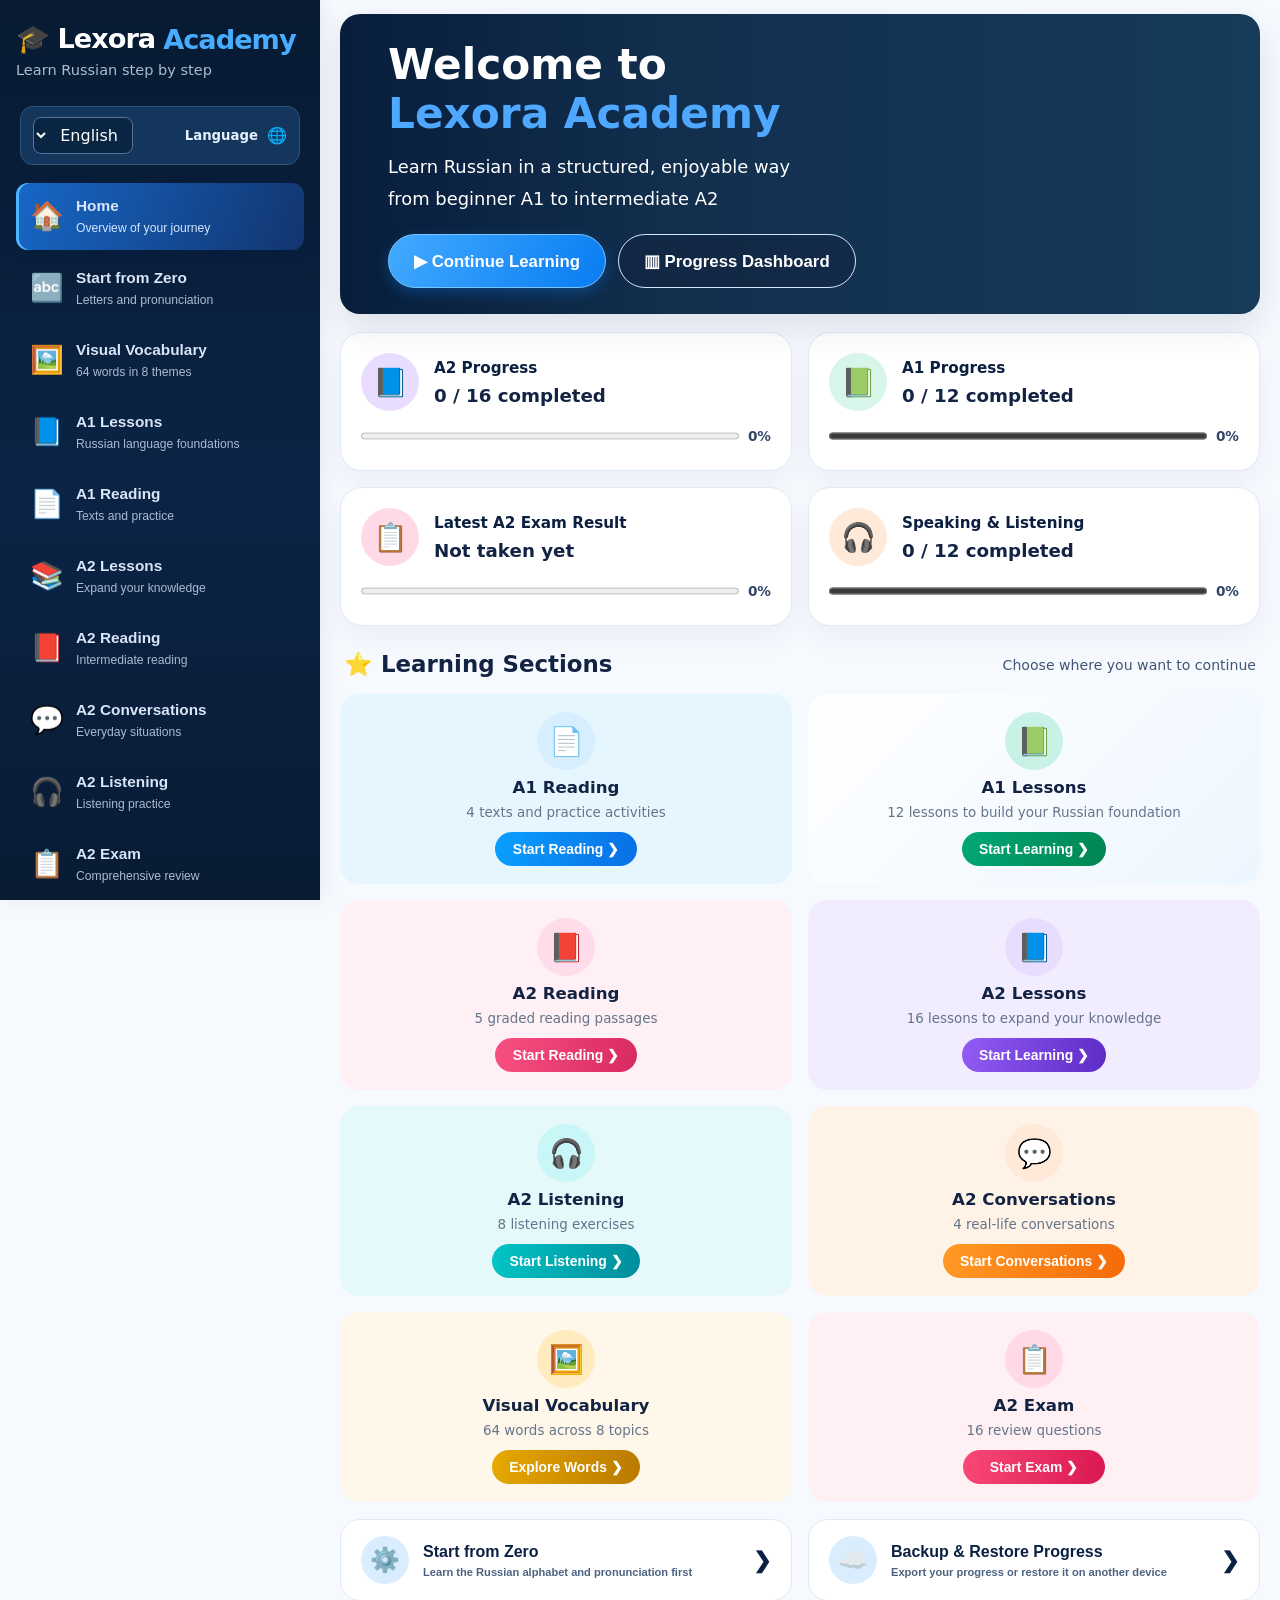
==== index.html @ 1842862f "Load alphabet neural audio manifest when published" ====
<!doctype html>
<html lang="ar" dir="rtl"><head><meta charset="utf-8"><meta name="viewport" content="width=device-width,initial-scale=1"><meta name="theme-color" content="#081c37"><title>Lexora Academy | Russian A1 & A2</title><link rel="stylesheet" href="styles/academy.css?v=8"></head>
<body><header><h1>LEXORA <span style="color:white">ACADEMY</span></h1><small>الروسية • المستويان A1 وA2 • تعلم وتدرب واستمع</small></header><div class="layout"><aside><div class="brand">🎓 Lexora <span>Academy</span></div><p class="brand-caption">تعلم الروسية خطوة بخطوة</p><button id="homeTab" type="button"><span class="menu-ico">🏠</span> الرئيسية</button><button id="vocabTab" type="button">🖼️ Visual Vocabulary</button><button id="alphabetTab" type="button"><span class="menu-ico">🔤</span> البداية من الصفر</button><h2>دروس المستوى الحالي</h2><progress id="progress" value="0" max="12"></progress><p id="summary"></p><nav id="nav"></nav><hr><button id="dashboardTab" type="button"><span class="menu-ico">📊</span> لوحة التقدم</button><button id="backupTab" type="button">💾 نسخ واستعادة التقدم</button><button id="readingTab" type="button">📖 مختبر القراءة A1</button><button id="lessonsTab" type="button">📚 دروس A1</button><button id="a2Tab" type="button">🚀 دروس A2</button><button id="a2ReadingTab" type="button">📖 قراءة A2</button><button id="a2DialoguesTab" type="button">💬 محادثات A2</button><button id="a2ExamTab" type="button">📝 اختبار A2</button><button id="a2ListeningTab" type="button">🎧 استماع A2</button></aside><main id="lesson"></main></div>
<script src="neural-audio.js"></script><script src="alphabet-neural-audio.js" onerror="window.LEXORA_ALPHABET_AUDIO={}"></script><script src="a2-neural-audio.js"></script><script src="curriculum/a1-notes.js"></script><script src="curriculum/a1-english.js"></script><script src="curriculum/a1-alphabet.js"></script><script src="curriculum/visual-vocabulary.js"></script><script src="curriculum/a1-reading.js"></script><script src="curriculum/a2-lessons.js"></script><script src="curriculum/a2-reading.js"></script><script src="curriculum/a2-dialogues.js"></script><script src="curriculum/a2-exam.js"></script><script src="curriculum/a2-listening.js"></script><script>
const lessons=[
["التحية والتعارف","Привет!","مرحبًا!","Здравствуйте!","أهلًا (رسميًا)","اختر التحية الرسمية","Здравствуйте!","Привет!"],
["الأسماء والتقديم","Меня зовут Анна.","اسمي آنا","Как вас зовут?","ما اسم حضرتك؟","كيف تقول: اسمي آنا؟","Меня зовут Анна.","До свидания."],
["الشكر والاعتذار","Спасибо!","شكرًا!","Извините.","اعذرني / آسف","ما معنى شكرًا؟","Спасибо!","Извините."],
["نعم ولا","Да.","نعم","Нет.","لا","ما معنى لا؟","Нет.","Да."],
["الضمائر","Я студент.","أنا طالب","Вы инженер.","حضرتك مهندس","أي ضمير يعني أنا؟","Я","Вы"],
["البلدان واللغات","Я из Египта.","أنا من مصر","Я говорю по-русски.","أنا أتحدث الروسية","كيف تقول: أنا من مصر؟","Я из Египта.","Я из России."],
["الأرقام الأساسية","Один, два, три.","واحد، اثنان، ثلاثة","Десять.","عشرة","ما معنى عشرة؟","Десять.","Один."],
["الأسئلة البسيطة","Где метро?","أين المترو؟","Что это?","ما هذا؟","كيف تسأل أين المترو؟","Где метро?","Что это?"],
["العائلة","Это моя мама.","هذه أمي","Это мой брат.","هذا أخي","ما معنى هذا أخي؟","Это мой брат.","Это моя мама."],
["الطعام والطلب","Я хочу чай.","أريد شايًا","Можно воду?","هل يمكن ماء؟","كيف تطلب الشاي؟","Я хочу чай.","Я хочу кофе."],
["الوقت واليوم","Сегодня понедельник.","اليوم الاثنين","Сейчас два часа.","الساعة الآن الثانية","ما معنى اليوم؟","Сегодня","Вчера"],
["التسوق والسعر","Сколько это стоит?","بكم هذا؟","Это дорого.","هذا غالٍ","كيف تسأل عن السعر؟","Сколько это стоит?","Где метро?"]
];
if(localStorage.getItem("lexoraLanguage")!=="ar" && window.LEXORA_A1_EN){
 lessons.forEach((lesson,i)=>{const en=window.LEXORA_A1_EN[i];if(!en)return;lesson[0]=en[0];lesson[2]=en[1];lesson[4]=en[2];lesson[5]=en[3];window.LEXORA_NOTES[i].explanation=en[4];window.LEXORA_NOTES[i].writingPrompt=en[5]});
}
const nav=document.querySelector("#nav"),main=document.querySelector("#lesson");let readingDone;try{readingDone=new Set(JSON.parse(localStorage.getItem("lexoraA1reading")||"[]"))}catch{readingDone=new Set()};let current=0,done;try{done=new Set(JSON.parse(localStorage.getItem("lexoraA1done")||"[]"))}catch{done=new Set()}
function draw(){nav.innerHTML="";lessons.forEach((l,i)=>{let b=document.createElement("button");b.textContent=(done.has(i)?"✓ ":"")+(i+1)+". "+l[0];b.className=i===current?"active":"";b.onclick=()=>{current=i;draw()};nav.append(b)});document.querySelector("#progress").value=done.size;document.querySelector("#summary").textContent=done.size+(localStorage.getItem("lexoraLanguage")==="ar"?" من 12 درسًا مكتملًا":" of 12 lessons completed");let l=lessons[current];main.innerHTML="<p class=meta>Russian / A1 / Lesson "+(current+1)+"</p><h2>"+l[0]+"</h2><p>"+(localStorage.getItem("lexoraLanguage")==="ar"?"اقرأ الأمثلة، افهم الترجمة، ثم حل سؤال المراجعة.":"Read the examples, understand the translation, then answer the review question.")+"</p><section class=example><p class=ru>"+l[1]+"</p><p>"+l[2]+"</p><button id=play1 type=button>"+(localStorage.getItem("lexoraLanguage")==="ar"?"▶ استمع":"▶ Listen")+"</button></section><section class=example><p class=ru>"+l[3]+"</p><p>"+l[4]+"</p><button id=play2 type=button>"+(localStorage.getItem("lexoraLanguage")==="ar"?"▶ استمع":"▶ Listen")+"</button></section><h3>"+(localStorage.getItem("lexoraLanguage")==="ar"?"شرح الدرس":"Lesson explanation")+"</h3><p>"+window.LEXORA_NOTES[current].explanation+"</p><h3>"+l[5]+"</h3><div id=answers></div><p id=feedback aria-live=polite></p><h3>"+(localStorage.getItem("lexoraLanguage")==="ar"?"تدريب الكتابة":"Writing practice")+"</h3><p>"+window.LEXORA_NOTES[current].writingPrompt+"</p><input id=writing dir=ltr autocomplete=off placeholder='"+(localStorage.getItem("lexoraLanguage")==="ar"?"اكتب بالروسية هنا":"Type in Russian here")+"'><button id=checkWriting type=button style='margin-top:8px'>"+(localStorage.getItem("lexoraLanguage")==="ar"?"تصحيح الكتابة":"Check writing")+"</button><p id=writingFeedback aria-live=polite></p><p class=meta>"+(localStorage.getItem("lexoraLanguage")==="ar"?"التسجيلات الطبيعية تعمل بعد توليد ورفع MP3. لا نستخدم صوت المتصفح الروبوتي.":"Natural recordings are provided as MP3. Browser-generated robotic voices are not used.")+"</p>";const play=(phrase)=>{const url=window.LEXORA_AUDIO?.[phrase];if(!url){main.querySelector("#feedback").textContent=(localStorage.getItem("lexoraLanguage")==="ar"?"التسجيل الطبيعي غير مرفوع بعد لهذه الجملة.":"Natural recording is not available for this sentence yet.");return;}new Audio(url).play().catch(()=>{main.querySelector("#feedback").textContent=(localStorage.getItem("lexoraLanguage")==="ar"?"تعذّر تشغيل الملف الصوتي.":"Could not play the audio file.");});};main.querySelector("#play1").onclick=()=>play(l[1]);main.querySelector("#play2").onclick=()=>play(l[3]);main.querySelector("#checkWriting").onclick=()=>{const normalize=t=>t.trim().toLocaleLowerCase("ru").replace(/[.!?؟]/g,"").replace(/ё/g,"е").replace(/\s+/g," ");const typed=normalize(main.querySelector("#writing").value),expected=normalize(window.LEXORA_NOTES[current].writingAnswer);const ok=typed===expected;const el=main.querySelector("#writingFeedback");el.textContent=ok?(localStorage.getItem("lexoraLanguage")==="ar"?"✓ ممتاز! الإجابة صحيحة.":"✓ Excellent! Correct answer."):(localStorage.getItem("lexoraLanguage")==="ar"?"الإجابة النموذجية: ":"Correct answer: ")+window.LEXORA_NOTES[current].writingAnswer;el.className=ok?"ok":"bad";};const ans=main.querySelector("#answers"),correct=l[6],wrong=l[7];[correct,wrong].sort(()=>Math.random()-.5).forEach(v=>{let b=document.createElement("button");b.textContent=v;b.style.margin="5px";b.onclick=()=>{let good=v===correct;main.querySelector("#feedback").textContent=good?(localStorage.getItem("lexoraLanguage")==="ar"?"✓ إجابة صحيحة. تم حفظ الإنجاز.":"✓ Correct! Progress saved."):(localStorage.getItem("lexoraLanguage")==="ar"?"✗ جرّب تاني. راجع الأمثلة فوق.":"✗ Try again. Review the examples above.");main.querySelector("#feedback").className=good?"ok":"bad";if(good){done.add(current);localStorage.setItem("lexoraA1done",JSON.stringify([...done]));document.querySelector("#progress").value=done.size;document.querySelector("#summary").textContent=done.size+" من 12 درسًا مكتملًا"}};ans.append(b)})}draw();
document.querySelector("#lessonsTab").onclick=()=>draw();
document.querySelector("#a2Tab").onclick=()=>showA2();
document.querySelector("#a2ReadingTab").onclick=()=>showA2Reading();
document.querySelector("#a2DialoguesTab").onclick=()=>showA2Dialogues();
document.querySelector("#a2ExamTab").onclick=()=>showA2Exam();
document.querySelector("#a2ListeningTab").onclick=()=>showA2Listening();
document.querySelector("#dashboardTab").onclick=()=>showDashboard();
document.querySelector("#backupTab").onclick=()=>showBackup();
document.querySelector("#readingTab").onclick=()=>showReading();
function showA2(){nav.innerHTML="";main.innerHTML="<h2>🚀 Russian A2 — المستوى المتوسط المبتدئ</h2><p>اختر درسًا من القائمة لبدء التعلّم.</p>";let completed;try{completed=new Set(JSON.parse(localStorage.getItem("lexoraA2done")||"[]"))}catch{completed=new Set()};const render=i=>{const l=window.LEXORA_A2[i];main.innerHTML="";const meta=document.createElement("p");meta.className="meta";meta.textContent="Russian / A2 / Lesson "+(i+1);main.append(meta);const h=document.createElement("h2");h.textContent=l.title;main.append(h);l.examples.forEach(ex=>{const section=document.createElement("section");section.className="example";const ru=document.createElement("p");ru.className="ru";ru.textContent=ex.ru;const ar=document.createElement("p");ar.textContent=ex.ar;section.append(ru,ar);const listen=document.createElement("button");listen.textContent=""+(localStorage.getItem("lexoraLanguage")==="ar"?"▶ استمع":"▶ Listen")+" بالصوت الطبيعي";listen.onclick=()=>playA2Audio(ex.ru,listen);section.append(listen);main.append(section)});const explanation=document.createElement("p");explanation.textContent=l.explanation;main.append(explanation);const question=document.createElement("h3");question.textContent=l.question;main.append(question);const feedback=document.createElement("p");feedback.setAttribute("aria-live","polite");[l.correct,l.wrong].forEach(answer=>{const b=document.createElement("button");b.textContent=answer;b.style.margin="5px";b.onclick=()=>{const ok=answer===l.correct;feedback.textContent=ok?"✓ إجابة صحيحة":"✗ حاول مجددًا";feedback.className=ok?"ok":"bad";if(ok){completed.add(i);localStorage.setItem("lexoraA2done",JSON.stringify([...completed]));showA2Nav(i)}};main.append(b)});main.append(feedback);const wh=document.createElement("h3");wh.textContent=""+(localStorage.getItem("lexoraLanguage")==="ar"?"تدريب الكتابة":"Writing practice")+"";const prompt=document.createElement("p");prompt.textContent=l.writingPrompt;const input=document.createElement("input");input.id="a2Writing";input.dir="ltr";const check=document.createElement("button");check.id="a2Check";check.textContent=""+(localStorage.getItem("lexoraLanguage")==="ar"?"تصحيح الكتابة":"Check writing")+"";const result=document.createElement("p");result.id="a2Feedback";result.setAttribute("aria-live","polite");check.onclick=()=>{const norm=t=>t.trim().toLocaleLowerCase("ru").replace(/[.!?؟]/g,"").replace(/ё/g,"е").replace(/\s+/g," ");const ok=norm(input.value)===norm(l.writingAnswer);result.textContent=ok?"✓ ممتاز!":(localStorage.getItem("lexoraLanguage")==="ar"?"الإجابة النموذجية: ":"Correct answer: ")+l.writingAnswer;result.className=ok?"ok":"bad"};main.append(wh,prompt,input,check,result)};const showA2Nav=active=>{nav.innerHTML="";window.LEXORA_A2.forEach((l,i)=>{const b=document.createElement("button");b.textContent=(completed.has(i)?"✓ ":"")+(i+1)+". "+l.title;b.className=i===active?"active":"";b.onclick=()=>{showA2Nav(i);render(i)};nav.append(b)})};showA2Nav(0);render(0)}
const LEXORA_PROGRESS_KEYS=["lexoraA1done","lexoraA1reading","lexoraA2done","lexoraA2reading","lexoraA2dialogues","lexoraA2listening","lexoraA2exam"];
function showBackup(){nav.innerHTML="";main.innerHTML="<h2>💾 نسخ واستعادة التقدم</h2><p>البيانات محفوظة محليًا على هذا الجهاز. يمكنك تصدير ملف JSON واستعادته على جهاز آخر. الاستعادة تستبدل تقدم الأقسام الموجودة في الملف بعد تأكيدك.</p>";const exportButton=document.createElement("button");exportButton.id="backupExport";exportButton.textContent="⬇ تصدير نسخة احتياطية";exportButton.onclick=()=>{const data={format:"lexora-progress",version:1,exportedAt:new Date().toISOString(),progress:{}};LEXORA_PROGRESS_KEYS.forEach(key=>{const raw=localStorage.getItem(key);if(raw!==null){try{data.progress[key]=JSON.parse(raw)}catch{}}});const blob=new Blob([JSON.stringify(data,null,2)],{type:"application/json"});const url=URL.createObjectURL(blob);const a=document.createElement("a");a.href=url;a.download="lexora-progress.json";document.body.append(a);a.click();a.remove();setTimeout(()=>URL.revokeObjectURL(url),1000)};const input=document.createElement("input");input.type="file";input.id="backupImport";input.accept=".json,application/json";input.style.marginTop="14px";const restore=document.createElement("button");restore.id="backupRestore";restore.textContent="⬆ استعادة الملف المختار";const feedback=document.createElement("p");feedback.id="backupFeedback";feedback.setAttribute("aria-live","polite");restore.onclick=async()=>{const file=input.files?.[0];if(!file){feedback.textContent="اختر ملف JSON أولًا";return}try{if(file.size>100000){throw Error("الملف كبير جدًا")}const data=JSON.parse(await file.text());if(data?.format!=="lexora-progress"||data.version!==1||!data.progress||typeof data.progress!=="object"||Array.isArray(data.progress))throw Error("صيغة الملف غير مدعومة");const entries=Object.entries(data.progress);if(!entries.length||entries.some(([key,value])=>!LEXORA_PROGRESS_KEYS.includes(key)||!validateLexoraProgress(key,value)))throw Error("بيانات التقدم غير صالحة");if(!confirm("سيتم استبدال تقدم الأقسام الموجودة في الملف على هذا الجهاز. هل تريد المتابعة؟"))return;entries.forEach(([key,value])=>localStorage.setItem(key,JSON.stringify(value)));feedback.textContent="✓ تمت الاستعادة. حدّث الصفحة لرؤية التقدم في جميع الأقسام.";feedback.className="ok"}catch(err){feedback.textContent="تعذر الاستعادة: "+err.message;feedback.className="bad"}};main.append(exportButton,input,restore,feedback)}
function validateLexoraProgress(key,value){if(key==="lexoraA2exam")return value&&typeof value==="object"&&!Array.isArray(value)&&Number.isInteger(value.score)&&value.score>=0&&value.score<=16&&value.total===16;return Array.isArray(value)&&value.length<=1000&&value.every(x=>Number.isInteger(x)&&x>=0&&x<1000)}
function showDashboard(){nav.innerHTML="";main.innerHTML="<h2>📊 لوحة التقدم</h2><p>ملخص التقدم المحفوظ على هذا الجهاز. لا يتم إرسال البيانات إلى خادم.</p><div id=dashboardStats></div>";const groups=[["📚 دروس A1","lexoraA1done",lessons.length],["📖 قراءة A1","lexoraA1reading",window.LEXORA_READING.length],["🚀 دروس A2","lexoraA2done",window.LEXORA_A2.length],["📖 قراءة A2","lexoraA2reading",window.LEXORA_A2_READING.length],["💬 محادثات A2","lexoraA2dialogues",window.LEXORA_A2_DIALOGUES.length],["🎧 استماع A2","lexoraA2listening",window.LEXORA_A2_LISTENING.length]];const container=main.querySelector("#dashboardStats");groups.forEach(([label,key,total])=>{let indices=[];try{const data=JSON.parse(localStorage.getItem(key)||"[]");if(Array.isArray(data))indices=[...new Set(data.filter(x=>Number.isInteger(x)&&x>=0&&x<total))]}catch{}const section=document.createElement("section");section.className="example";const h=document.createElement("h3");h.textContent=label;const p=document.createElement("p");p.textContent=indices.length+" / "+total+" مكتمل";const bar=document.createElement("progress");bar.max=total;bar.value=indices.length;bar.setAttribute("aria-label",label);section.append(h,p,bar);container.append(section)});let exam=null;try{exam=JSON.parse(localStorage.getItem("lexoraA2exam")||"null")}catch{}const section=document.createElement("section");section.className="example";const h=document.createElement("h3");h.textContent="📝 آخر اختبار A2";const p=document.createElement("p");p.textContent=exam&&Number.isFinite(exam.score)&&exam.total===16?"النتيجة: "+exam.score+" / 16 — "+(exam.score>=12?"اجتياز اختبار المراجعة":"يحتاج مراجعة"):"لم يُؤدَّ الاختبار بعد";section.append(h,p);container.append(section)}
function showA2Listening(){nav.innerHTML="";main.innerHTML="<h2>🎧 اختبار الاستماع الروسي — A2</h2><p>شغّل الصوت، ثم اختر المعنى الصحيح. لا تظهر الجملة الروسية إلا إذا طلبت كشفها.</p><div id=a2Listening></div>";let saved;try{saved=new Set(JSON.parse(localStorage.getItem("lexoraA2listening")||"[]"))}catch{saved=new Set()};const holder=main.querySelector("#a2Listening");window.LEXORA_A2_LISTENING.forEach((item,i)=>{const section=document.createElement("section");section.className="example";const h=document.createElement("h3");h.textContent=(saved.has(i)?"✓ ":"")+(i+1)+". "+item.question;const play=document.createElement("button");play.textContent="▶ تشغيل التسجيل";play.onclick=()=>playA2Audio(item.phrase,play);const details=document.createElement("details");const summary=document.createElement("summary");summary.textContent="كشف الجملة الروسية";const ru=document.createElement("p");ru.className="ru";ru.textContent=item.phrase;details.append(summary,ru);section.append(h,play,details);const feedback=document.createElement("p");feedback.setAttribute("aria-live","polite");item.choices.forEach((choice,j)=>{const b=document.createElement("button");b.textContent=choice;b.style.margin="5px";b.onclick=()=>{const ok=j===item.correct;feedback.textContent=ok?"✓ فهم صحيح":"✗ حاول الاستماع مرة أخرى";feedback.className=ok?"ok":"bad";if(ok){saved.add(i);localStorage.setItem("lexoraA2listening",JSON.stringify([...saved]));h.textContent="✓ "+(i+1)+". "+item.question}};section.append(b)});section.append(feedback);holder.append(section)})}
function playA2Audio(phrase,button){const url=window.LEXORA_A2_AUDIO?.[phrase];if(!url){button.textContent="التسجيل الطبيعي قيد التجهيز";return}const audio=new Audio(url);audio.play().catch(()=>{button.textContent="تعذر تشغيل التسجيل"});}
function showA2Exam(){nav.innerHTML="";main.innerHTML="<h2>📝 اختبار مراجعة A2</h2><p>16 سؤالًا للمراجعة. نتيجة 12/16 أو أكثر تعني اجتياز هذا الاختبار التدريبي، وليست شهادة CEFR.</p><div id=a2Exam></div>";const holder=main.querySelector("#a2Exam");let answers={};window.LEXORA_A2_EXAM.forEach((q,i)=>{const section=document.createElement("section");section.className="example";const title=document.createElement("h3");title.textContent=(i+1)+". "+q.question;section.append(title);(i%2===0?[q.wrong,q.correct]:[q.correct,q.wrong]).forEach((option,j)=>{const label=document.createElement("label");label.style.display="block";label.style.margin="8px 0";const input=document.createElement("input");input.type="radio";input.name="a2q"+i;input.value=option;input.style.width="auto";input.onchange=()=>{answers[i]=option};label.append(input,document.createTextNode(" "+option));section.append(label)});holder.append(section)});const submit=document.createElement("button");submit.id="a2ExamSubmit";submit.textContent="تصحيح الاختبار";const result=document.createElement("p");result.id="a2ExamResult";result.setAttribute("aria-live","polite");submit.onclick=()=>{if(Object.keys(answers).length!==window.LEXORA_A2_EXAM.length){result.textContent="أجب عن جميع الأسئلة أولًا ("+Object.keys(answers).length+"/16).";result.className="bad";return}const score=window.LEXORA_A2_EXAM.filter((q,i)=>answers[i]===q.correct).length;result.textContent="نتيجتك: "+score+"/16 — "+(score>=12?"اجتزت اختبار المراجعة!":"راجع الدروس ثم حاول مجددًا.");result.className=score>=12?"ok":"bad";let review=main.querySelector("#a2ExamReview");if(!review){review=document.createElement("section");review.id="a2ExamReview";review.className="example";main.append(review)}review.replaceChildren();const heading=document.createElement("h3");const mistakes=window.LEXORA_A2_EXAM.map((q,i)=>({q,i})).filter(({q,i})=>answers[i]!==q.correct);heading.textContent=mistakes.length?"راجع "+mistakes.length+" إجابة غير صحيحة":"✓ جميع الإجابات صحيحة";review.append(heading);mistakes.forEach(({q,i})=>{const item=document.createElement("p");const title=document.createElement("strong");title.textContent=(i+1)+". "+q.question;const selected=document.createElement("span");selected.textContent=" — إجابتك: "+answers[i]+" | الصحيح: "+q.correct;item.append(title,selected);review.append(item)});try{localStorage.setItem("lexoraA2exam",JSON.stringify({score,total:16,completedAt:new Date().toISOString()}))}catch{}};main.append(submit,result)}
function showA2Dialogues(){nav.innerHTML="";main.innerHTML="<h2>💬 محادثات روسية — A2</h2><p>اقرأ الحوار ثم اختبر فهمك. الترجمات العربية قابلة للإظهار.</p><div id=a2Dialogues></div>";let saved;try{saved=new Set(JSON.parse(localStorage.getItem("lexoraA2dialogues")||"[]"))}catch{saved=new Set()};const holder=main.querySelector("#a2Dialogues");window.LEXORA_A2_DIALOGUES.forEach((d,i)=>{const section=document.createElement("section");section.className="example";const h=document.createElement("h3");h.textContent=(saved.has(i)?"✓ ":"")+(i+1)+". "+d.title;const context=document.createElement("p");context.textContent=d.context;section.append(h,context);d.turns.forEach(turn=>{const ru=document.createElement("p");ru.className="ru";ru.textContent=turn[0];const details=document.createElement("details");const summary=document.createElement("summary");summary.textContent="الترجمة العربية";const ar=document.createElement("p");ar.textContent=turn[1];details.append(summary,ar);section.append(ru,details);const listen=document.createElement("button");listen.textContent=""+(localStorage.getItem("lexoraLanguage")==="ar"?"▶ استمع":"▶ Listen")+"";listen.onclick=()=>playA2Audio(turn[0],listen);section.append(listen)});const q=document.createElement("p");q.textContent=d.question;section.append(q);const feedback=document.createElement("p");feedback.setAttribute("aria-live","polite");d.choices.forEach((choice,j)=>{const b=document.createElement("button");b.textContent=choice;b.style.margin="5px";b.onclick=()=>{const ok=j===d.correct;feedback.textContent=ok?"✓ إجابة صحيحة":"✗ حاول مرة أخرى";feedback.className=ok?"ok":"bad";if(ok){saved.add(i);localStorage.setItem("lexoraA2dialogues",JSON.stringify([...saved]));h.textContent="✓ "+(i+1)+". "+d.title}};section.append(b)});section.append(feedback);holder.append(section)})}
function showA2Reading(){nav.innerHTML="";main.innerHTML="<h2>📖 مختبر القراءة الروسية — A2</h2><p>اقرأ النص ثم أجب عن سؤال الفهم. تقدمك محفوظ على هذا الجهاز.</p><div id=a2Passages></div>";let saved;try{saved=new Set(JSON.parse(localStorage.getItem("lexoraA2reading")||"[]"))}catch{saved=new Set()};const holder=main.querySelector("#a2Passages");window.LEXORA_A2_READING.forEach((p,i)=>{const section=document.createElement("section");section.className="example";const h=document.createElement("h3");h.textContent=(saved.has(i)?"✓ ":"")+(i+1)+". "+p.title;const ru=document.createElement("p");ru.className="ru";ru.textContent=p.text;const details=document.createElement("details");const summary=document.createElement("summary");summary.textContent="إظهار الترجمة العربية";const translation=document.createElement("p");translation.textContent=p.translation;details.append(summary,translation);const q=document.createElement("p");q.textContent=p.question;const feedback=document.createElement("p");feedback.setAttribute("aria-live","polite");section.append(h,ru,details,q);p.choices.forEach((choice,j)=>{const b=document.createElement("button");b.textContent=choice;b.style.margin="5px";b.onclick=()=>{const ok=j===p.correct;feedback.textContent=ok?"✓ فهم ممتاز!":"✗ حاول مرة أخرى.";feedback.className=ok?"ok":"bad";if(ok){saved.add(i);localStorage.setItem("lexoraA2reading",JSON.stringify([...saved]));h.textContent="✓ "+(i+1)+". "+p.title}};section.append(b)});section.append(feedback);holder.append(section)})}
function showReading(){nav.querySelectorAll("button").forEach(b=>b.classList.remove("active"));main.innerHTML="<h2>📖 مختبر القراءة الروسية — A1</h2><p>اقرأ النصوص القصيرة، ثم اختبر فهمك. الإجابات تحفظ على هذا الجهاز.</p><div id=passages></div>";const holder=main.querySelector("#passages");window.LEXORA_READING.forEach((passage,i)=>{const section=document.createElement("section");section.className="example";const h=document.createElement("h3");h.textContent=(readingDone.has(i)?"✓ ":"")+(i+1)+". "+passage.title;section.append(h);const text=document.createElement("p");text.className="ru";text.textContent=passage.text;section.append(text);const translation=document.createElement("details");const summary=document.createElement("summary");summary.textContent="إظهار الترجمة العربية";translation.append(summary);const t=document.createElement("p");t.textContent=passage.translation;translation.append(t);section.append(translation);const question=document.createElement("p");question.textContent=passage.question;section.append(question);const feedback=document.createElement("p");feedback.setAttribute("aria-live","polite");passage.choices.forEach((choice,j)=>{const btn=document.createElement("button");btn.textContent=choice;btn.style.margin="5px";btn.onclick=()=>{const ok=j===passage.correct;feedback.textContent=ok?"✓ فهم ممتاز!":"✗ راجع النص وحاول تاني.";feedback.className=ok?"ok":"bad";if(ok){readingDone.add(i);localStorage.setItem("lexoraA1reading",JSON.stringify([...readingDone]));h.textContent="✓ "+(i+1)+". "+passage.title}};section.append(btn)});section.append(feedback);holder.append(section)})}
</script><script src="scripts/academy-home.js"></script><script src="scripts/visual-vocabulary.js"></script></body></html>
---- styles/academy.css ----
:root{font-family:system-ui,"Segoe UI",Tahoma,sans-serif;color-scheme:light;--navy:#0b1d37;--blue:#2187f5;--ink:#122343;--muted:#64748b;--line:#e1e8f2}*{box-sizing:border-box}html{scroll-behavior:smooth}body{margin:0;background:#f4f7fc;color:var(--ink)}.layout{display:grid;grid-template-columns:280px minmax(0,1fr);gap:0;max-width:1600px;margin:auto;min-height:100vh}aside{background:linear-gradient(165deg,#07162e,#102b4d);color:#eaf2ff;padding:22px 16px;position:sticky;top:0;height:100vh;overflow-y:auto;scrollbar-width:thin;grid-column:1;grid-row:1}main{min-width:0;padding:26px 30px 70px;grid-column:2;grid-row:1}header{display:none}.brand{font-size:1.42rem;font-weight:850;letter-spacing:-.6px;margin:0 0 6px;display:flex;align-items:center;gap:8px;color:white}.brand span{color:#48adff}.brand-caption{color:#aabbd3;font-size:.86rem;margin:0 0 28px}.menu-label{font-size:.73rem;font-weight:800;color:#7f9fca;margin:20px 10px 8px;letter-spacing:.1em}aside>button,nav button{display:flex;align-items:center;gap:12px;width:100%;border:0;border-radius:12px;background:transparent;color:#d9e5f8;padding:13px 14px;text-align:right;font-size:.92rem;font-weight:700;margin:4px 0;transition:background .18s,transform .18s}aside>button:hover,nav button:hover,aside>button.active,nav button.active{background:linear-gradient(110deg,#164a94,#183a6b);color:white}aside>button:active,nav button:active{transform:scale(.98)}aside>button .menu-ico{font-size:1.2rem;width:24px;text-align:center}aside hr{border:0;border-top:1px solid #304b6b;margin:20px 0}aside h2{font-size:.88rem;color:#b3c6e0;margin:12px 8px 4px}aside #summary{font-size:.76rem;color:#b3c6e0;padding:0 8px}progress{width:100%;height:11px;accent-color:#24a6fb}aside progress{height:7px}.hero{background:radial-gradient(circle at 80% 30%,#355d97 0,transparent 42%),linear-gradient(110deg,#071c3d,#183d6b 60%,#132f53);color:white;border-radius:24px;padding:38px 38px;min-height:255px;position:relative;overflow:hidden;box-shadow:0 18px 35px #183d6b1a}.hero:before{content:"✦";position:absolute;left:8%;top:0;color:#ffffff16;font-size:240px;pointer-events:none}.hero h1{font-size:clamp(2rem,4vw,3.4rem);line-height:1.25;margin:0 0 12px;position:relative}.hero h1 span{color:#58b5ff}.hero p{color:#d4e3f6;max-width:570px;line-height:1.9;position:relative}.hero-actions{display:flex;gap:12px;flex-wrap:wrap;margin-top:22px;position:relative}.hero-actions button{background:#238cff;border:1px solid #64b6ff;color:white}.hero-actions button+button{background:#ffffff12;border-color:#ffffff75}.section-title{margin:28px 0 16px;font-size:1.3rem;font-weight:850}.stats-grid,.course-grid{display:grid;grid-template-columns:repeat(4,minmax(0,1fr));gap:16px}.stat-card,.course-card{background:white;border:1px solid var(--line);border-radius:20px;padding:20px;box-shadow:0 10px 28px #102b4d09;min-width:0}.stat-card strong{display:block;font-size:1.25rem;margin:12px 0}.stat-card .stat-icon,.course-card .course-icon{display:inline-flex;align-items:center;justify-content:center;width:52px;height:52px;border-radius:16px;background:#e4f3ff;font-size:1.6rem}.course-card{background:linear-gradient(135deg,#fff,#edf6ff);display:flex;flex-direction:column;align-items:flex-start;gap:10px}.course-card:nth-child(4n+2){background:linear-gradient(135deg,#fff,#ecfbf4)}.course-card:nth-child(4n+3){background:linear-gradient(135deg,#fff,#f1edff)}.course-card:nth-child(4n){background:linear-gradient(135deg,#fff,#fff0f4)}.course-card h3{margin:0;font-size:1.05rem}.course-card p{color:var(--muted);margin:0;font-size:.87rem}.course-card button{margin-top:auto}.example{background:#fff;border:1px solid var(--line);border-radius:18px;padding:20px;margin:16px 0;box-shadow:0 8px 25px #14294a08}.example p{line-height:1.8}.ru{font-size:1.45rem;direction:ltr;text-align:left;color:#1658a8;overflow-wrap:anywhere}button{cursor:pointer;color:white;background:#187fe5;border:1px solid #187fe5;border-radius:11px;padding:11px 16px;font-weight:750;max-width:100%;overflow-wrap:anywhere}button:hover{filter:brightness(1.08)}button:focus-visible,input:focus-visible,summary:focus-visible{outline:3px solid #29aaff;outline-offset:3px}input{width:100%;padding:12px;background:#fff;color:var(--ink);border:1px solid #b8c9de;border-radius:9px}input[type=radio]{width:auto}.ok{color:#067b54}.bad{color:#bb2943}.meta{color:#64748b}main>h2{font-size:1.8rem}main>p{line-height:1.85}#dashboardStats{display:grid;grid-template-columns:repeat(3,minmax(0,1fr));gap:14px}#dashboardStats .example{margin:0}#nav{max-height:280px;overflow-y:auto;scrollbar-width:thin}#nav button{font-size:.8rem;padding:9px 11px}main,aside,.example{overflow-wrap:anywhere;min-width:0}.alphabet-grid{display:grid;grid-template-columns:repeat(auto-fit,minmax(125px,1fr));gap:12px}.alphabet-card{background:#fff;border:1px solid var(--line);border-radius:16px;padding:16px;min-height:135px}.alphabet-card strong{display:block;font-size:2rem;color:#145fc3;direction:ltr}.alphabet-card small{color:var(--muted);display:block;margin-top:7px}.intro-steps{display:grid;grid-template-columns:repeat(3,minmax(0,1fr));gap:14px}.intro-steps .example{margin:0}.topbar-mobile{display:none}@media(max-width:1150px){.stats-grid,.course-grid{grid-template-columns:repeat(2,minmax(0,1fr))}#dashboardStats{grid-template-columns:repeat(2,minmax(0,1fr))}}@media(max-width:720px){.layout{display:block}aside{position:relative;height:auto;padding:14px 14px 8px}aside .brand-caption{margin-bottom:10px}aside .menu-label,aside #progress,aside #summary,aside hr{display:none}aside #nav{display:flex;gap:6px;overflow-x:auto;overflow-y:hidden;max-height:none;padding:5px 0}aside #nav button{display:inline-flex;flex:0 0 auto;width:auto;white-space:nowrap;font-size:.76rem}aside h2{font-size:.76rem;margin:8px 0 0}aside .menu-links{display:grid;grid-template-columns:repeat(2,minmax(0,1fr));gap:5px}aside>button{display:inline-flex;width:calc(50% - 5px);margin:3px 2px;font-size:.79rem;padding:10px 8px}aside>button .menu-ico{width:auto;font-size:1rem}main{padding:16px 14px 50px}.hero{padding:24px 20px;min-height:0;border-radius:18px}.hero h1{font-size:2rem}.stats-grid,.course-grid,#dashboardStats{grid-template-columns:repeat(2,minmax(0,1fr));gap:10px}.stat-card,.course-card{padding:14px;border-radius:15px}.intro-steps{grid-template-columns:1fr}}@media(max-width:380px){.stats-grid,.course-grid,#dashboardStats{grid-template-columns:1fr}aside>button{font-size:.72rem}}
/* Visual parity with the approved dashboard reference */
.layout{direction:ltr;max-width:none;grid-template-columns:320px minmax(0,1fr)}aside,main{direction:rtl}aside{grid-column:1;grid-row:1;border-radius:0;z-index:2}main{grid-column:2;grid-row:1;max-width:1500px;width:100%;margin-inline:auto}.hero{background:linear-gradient(90deg,rgba(5,23,51,.94) 0%,rgba(8,31,65,.88) 43%,rgba(9,30,58,.15) 100%),url('https://images.unsplash.com/photo-1513326738677-b964603b136d?auto=format&fit=crop&w=1600&q=85') center/cover,#12365c}.hero:before{display:none}.hero h1{max-width:560px}.hero p{max-width:540px}.hero-actions button{border-radius:30px;padding:13px 25px}.course-card button{border-radius:30px}.stat-card{min-height:190px}.course-card{min-height:210px}.brand{font-size:1.6rem}.brand-caption{margin-bottom:24px}aside>button{min-height:48px}main>.example{max-width:1050px}@media(max-width:720px){.layout{display:block;direction:rtl}aside{height:auto;position:relative}main{max-width:none}.hero{background-position:center right}.hero h1{font-size:1.9rem}.stat-card{min-height:145px}.course-card{min-height:185px}}

/* Readability and layout repair for all lesson views */
body{background:#f4f7fc!important;color:#122343!important}main{background:transparent!important;color:#122343!important;border:0!important;box-shadow:none!important;border-radius:0!important;padding-top:28px!important}main>h2,main>h3,main>p,main .meta,main #feedback,main #writingFeedback,main #a2Feedback,main #a2ExamResult{color:#122343}main>.example,main section.example{background:#fff!important;color:#122343!important;border:1px solid #e1e8f2!important;border-radius:18px!important}main .example h3,main .example p:not(.ru),main .example label{color:#122343}main .ru{color:#1658a8!important}main input{background:#fff!important;color:#122343!important;border-color:#b8c9de!important}aside{background:linear-gradient(165deg,#07162e,#102b4d)!important;color:#eaf2ff!important;border:0!important}aside>button,aside nav button{color:#d9e5f8!important;background:transparent!important;border:0!important}aside>button:hover,aside nav button:hover,aside nav button.active{background:#194d90!important;color:white!important}main .hero h1,main .hero h1 span{color:white}main .hero h1 span{color:#58b5ff}main .hero p{color:#d4e3f6}main .hero{color:white}main .stat-card,main .course-card{color:#122343}main .stat-card h3,main .course-card h3{color:#122343}main .stat-card p,main .course-card p{color:#64748b}main .hero-actions button{color:#fff}main .course-card button{color:#fff}main .example .ok{color:#067b54!important}main .example .bad{color:#bb2943!important}main .meta{color:#64748b!important}

/* Reference-matched Lexora dashboard, October 2026 */
:root{--ink:#0a1c3d;--line:#e1eaf6;--muted:#526782}
body{background:#f6f9fe!important;color:#0b2144!important}
.layout{max-width:none!important;grid-template-columns:320px minmax(0,1fr)!important;gap:0!important;min-height:100vh!important}
aside{padding:23px 16px!important;background:linear-gradient(180deg,#071a32,#0b2445 55%,#081b33)!important;border:0!important;border-radius:0!important;box-shadow:4px 0 20px #061c3210!important}
main{padding:14px 20px 38px!important;max-width:none!important}
.brand{font-size:1.7rem!important;font-weight:900!important;justify-content:center;direction:ltr;letter-spacing:-1px}
.brand-caption{text-align:center;margin:0 0 28px!important;font-size:.91rem!important}
aside>button{padding:13px 14px!important;min-height:54px!important;margin:5px 0!important;font-size:.96rem!important;font-weight:800!important;gap:13px!important}
aside>button .menu-ico{font-size:1.55rem!important;width:33px!important}
aside>button.active{background:linear-gradient(110deg,#1767c7,#12356f)!important;box-shadow:inset 3px 0 #4eb4ff,0 8px 22px #001a3e55}
aside>button:hover{background:#163d75!important}
aside>button::after{content:"";margin-right:auto}
aside hr{margin:17px 10px!important;border-color:#355071!important}
aside #nav{max-height:185px!important;overflow-y:auto!important}
aside #nav button{font-size:.78rem!important}
aside h2{font-size:.78rem!important}
.hero{height:300px!important;min-height:300px!important;padding:24px 48px!important;border-radius:20px!important;display:flex;align-items:center;justify-content:space-between;gap:25px;box-shadow:0 14px 35px #0d28401c!important;background:linear-gradient(90deg,#071d3bfa 0%,#102947b0 36%,#10294705 100%),url('https://images.unsplash.com/photo-1513326738677-b964603b136d?auto=format&fit=crop&w=1800&q=88') center/cover,#163b5b!important}
.hero-content{position:relative;z-index:1;max-width:610px}
.hero h1{font-size:clamp(2.25rem,3.3vw,3.4rem)!important;line-height:1.17!important;font-weight:900!important;margin:0 0 12px!important}
.hero h1 span{color:#4fa8ff!important}
.hero p{font-size:1.12rem!important;line-height:1.8!important;margin:0!important;color:#fff!important}
.hero-actions{margin-top:19px!important}
.hero-actions button{font-size:1.05rem!important;min-width:185px;min-height:54px;background:linear-gradient(120deg,#43aaff,#087cf2)!important;border:1px solid #76c5ff!important;border-radius:30px!important;box-shadow:0 5px 14px #087cf250}
.hero-actions button+button{background:#13233e80!important;border:1px solid #d2e7ff!important;box-shadow:none!important}
.hero-quote{max-width:290px;background:#ffffffd9;border-radius:23px;padding:20px 24px;color:#122544;backdrop-filter:blur(7px);align-self:flex-start;margin-top:14px}
.hero-quote p{font-size:1rem!important;color:#122544!important;line-height:1.6!important}
.hero-quote p+ p{font-size:.91rem!important;margin-top:12px!important}
.stats-grid{grid-template-columns:repeat(4,minmax(0,1fr))!important;gap:16px!important;margin:18px 0 25px}
.stat-card{display:grid;grid-template-columns:60px minmax(0,1fr);align-content:start;align-items:center;column-gap:13px;min-height:139px!important;padding:20px!important;border-radius:22px!important;border:1px solid #e1e9f5!important;box-shadow:0 12px 30px #1432530c!important}
.stat-icon{width:58px!important;height:58px!important;border-radius:50%!important;background:#d8f5e9!important;display:flex!important;align-items:center;justify-content:center;font-size:1.75rem!important}
.stat-copy h3{font-size:.95rem!important;font-weight:850!important;margin:0 0 8px!important;color:#0b2040!important}
.stat-copy strong{font-size:1.14rem!important;font-weight:900!important;margin:0!important}
.stat-progress{grid-column:1/-1;display:flex;align-items:center;gap:9px;margin-top:17px}
.stat-progress progress{flex:1;width:100%;height:14px!important;accent-color:#04a26b}
.stat-progress small{font-size:.85rem;font-weight:700;color:#334767}
.tone-purple .stat-icon,.tone-purple .course-icon{background:#e9ddff!important}
.tone-orange .stat-icon,.tone-orange .course-icon{background:#ffead9!important}
.tone-rose .stat-icon,.tone-rose .course-icon{background:#ffdae6!important}
.tone-blue .course-icon{background:#d7eeff!important}
.tone-pink .course-icon{background:#ffdce9!important}
.tone-teal .course-icon{background:#c9f7f7!important}
.tone-gold .course-icon{background:#ffebbe!important}
.tone-purple progress{accent-color:#8553e9}.tone-orange progress{accent-color:#ff820e}.tone-rose progress{accent-color:#ee3e72}
.section-heading{display:flex;justify-content:space-between;align-items:center;margin:12px 4px 16px;gap:10px}
.section-heading h2{font-size:1.43rem;margin:0;font-weight:900}
.section-heading p{margin:0;color:#405675;font-size:.88rem}
.course-grid{grid-template-columns:repeat(4,minmax(0,1fr))!important;gap:16px!important}
.course-card{min-height:174px!important;padding:18px!important;border:0!important;border-radius:19px!important;box-shadow:none!important;align-items:center!important;justify-content:center;text-align:center;gap:8px!important}
.course-icon{width:58px!important;height:58px!important;border-radius:50%!important;background:#c7f2e5!important;font-size:1.75rem!important}
.course-card h3{font-size:1.04rem!important;font-weight:900!important;margin:0!important}
.course-card p{font-size:.84rem!important}
.course-card button{margin-top:4px!important;min-width:142px;padding:9px 17px!important;border:0!important;border-radius:28px!important;background:linear-gradient(100deg,#00a775,#008653)!important;font-size:.87rem!important}
.course-card.tone-blue{background:#e6f6ff!important}.course-card.tone-blue button{background:linear-gradient(100deg,#0b9fff,#086fe5)!important}
.course-card.tone-purple{background:#f1edff!important}.course-card.tone-purple button{background:linear-gradient(100deg,#925cf4,#5d2bc6)!important}
.course-card.tone-pink{background:#fff0f5!important}.course-card.tone-pink button{background:linear-gradient(100deg,#f85081,#d82a61)!important}
.course-card.tone-orange{background:#fff2e7!important}.course-card.tone-orange button{background:linear-gradient(100deg,#ff9a25,#f56a07)!important}
.course-card.tone-teal{background:#e5f9fa!important}.course-card.tone-teal button{background:linear-gradient(100deg,#02c5c5,#008c9b)!important}
.course-card.tone-rose{background:#fff0f4!important}.course-card.tone-rose button{background:linear-gradient(100deg,#f94876,#d91851)!important}
.course-card.tone-gold{background:#fff7e9!important}.course-card.tone-gold button{background:linear-gradient(100deg,#e7a900,#b97900)!important}
.quick-grid{display:grid;grid-template-columns:1fr 1fr;gap:16px;margin-top:17px}
.quick-card{display:flex;align-items:center;gap:14px;text-align:right;background:#fff!important;color:#0b2144!important;border:1px solid #e1e9f5!important;border-radius:20px!important;padding:15px 20px!important;min-height:82px}
.quick-icon{display:grid;place-items:center;background:#d9edff;border-radius:50%;height:48px;width:48px;font-size:1.5rem;flex-shrink:0}
.quick-copy{display:flex;flex-direction:column;gap:5px}.quick-copy strong{font-size:1rem}.quick-copy small{color:#4c6380}.quick-arrow{margin-right:auto;font-size:1.4rem}
@media(max-width:1300px){.stats-grid,.course-grid{grid-template-columns:repeat(2,minmax(0,1fr))!important}.hero-quote{display:none}}
@media(max-width:720px){.layout{display:block!important}.hero{height:auto!important;min-height:270px!important;padding:28px 20px!important}.hero h1{font-size:2.2rem!important}.hero p{font-size:.96rem!important}.hero-actions button{min-width:0!important;min-height:46px!important}.stats-grid,.course-grid{grid-template-columns:repeat(2,minmax(0,1fr))!important;gap:10px!important}.stat-card{padding:13px!important;grid-template-columns:45px minmax(0,1fr);gap:7px;min-height:130px!important}.stat-icon{width:43px!important;height:43px!important}.stat-copy h3{font-size:.75rem!important}.stat-copy strong{font-size:.84rem!important}.course-card{padding:13px!important;min-height:180px!important}.course-card button{min-width:0!important}.quick-grid{grid-template-columns:1fr}.section-heading{align-items:flex-start;flex-direction:column}aside{height:auto!important;position:relative!important}}
@media(max-width:380px){.stats-grid,.course-grid{grid-template-columns:1fr!important}}

/* Sidebar reference layout */
aside .menu-copy{display:flex;flex-direction:column;align-items:flex-start;gap:4px;min-width:0;flex:1;text-align:right}
aside .menu-copy strong{font-size:.96rem;line-height:1.3}
aside .menu-copy small{font-size:.76rem;color:#aabbd3;font-weight:450;line-height:1.4}
aside>button.active .menu-copy small{color:#d5e7ff}
aside>button{justify-content:flex-start!important}
aside>button::after{display:none!important}
aside>button .menu-ico{font-size:1.7rem!important;flex-shrink:0}
aside .lesson-submenu{display:none;margin:0 0 6px 0;padding:5px 0 8px;border-bottom:1px solid #355071}
body.on-lessons aside .lesson-submenu{display:block}
aside .lesson-submenu h2{display:none}
aside .lesson-submenu #nav{max-height:230px!important;display:block}
aside .lesson-submenu #nav button{width:100%;display:block;padding:9px 11px!important}
aside .lesson-submenu progress{display:block}
aside .lesson-submenu #summary{display:block}
aside .brand{justify-content:flex-start!important;direction:ltr;flex-direction:row}
aside .brand-caption{text-align:right!important}
@media(max-width:720px){aside>button{width:100%!important;display:flex!important;margin:4px 0!important;padding:11px 13px!important}aside .lesson-submenu{display:none}body.on-lessons aside .lesson-submenu{display:block}aside .lesson-submenu #nav{display:flex!important;max-height:none!important;overflow-x:auto!important}aside .lesson-submenu #nav button{width:auto!important;flex-shrink:0}aside .brand{justify-content:center!important}aside .brand-caption{text-align:center!important}aside .menu-copy small{display:block}}

.language-switch{display:flex;align-items:center;gap:9px;margin:0 4px 18px;padding:10px 12px;background:#15365c;border:1px solid #325477;border-radius:13px;color:#e6f1ff}
.language-switch label{font-size:.83rem;font-weight:700}
.language-switch select{margin-inline-start:auto;background:#092543;color:#fff;border:1px solid #53739a;border-radius:8px;padding:7px 10px;cursor:pointer;font:inherit}
html[lang="en"] .hero-content,html[lang="en"] .hero-quote,html[lang="en"] .course-card,html[lang="en"] .stat-card{direction:ltr;text-align:left}
html[lang="en"] .hero-content{margin-right:auto}
html[lang="en"] .section-heading,html[lang="en"] .quick-card{direction:ltr;text-align:left}
html[lang="en"] aside .menu-copy{text-align:left;align-items:flex-start}
html[lang="en"] aside>button{direction:ltr;text-align:left}
html[lang="en"] .brand-caption{text-align:left!important}
html[lang="en"] .quick-arrow{margin-left:auto;margin-right:0}
html[lang="en"] main:not(:has(.hero)){direction:ltr;text-align:left}
html[lang="en"] main .ru{direction:ltr;text-align:left}
@media(max-width:720px){.language-switch{margin:8px 0 12px}}

.vocab-topics{display:flex;flex-wrap:wrap;gap:9px;margin:20px 0}
.vocab-topics button{background:#fff;color:#12335b;border:1px solid #d5e4f3;border-radius:30px;padding:10px 15px;font-weight:750;cursor:pointer}
.vocab-topics button.active{background:#1678e7;color:#fff;border-color:#1678e7}
.vocab-cards{display:grid;grid-template-columns:repeat(4,minmax(0,1fr));gap:14px}
.vocab-card{background:#fff;border:1px solid #e1e9f5;border-radius:17px;padding:18px;display:flex;flex-direction:column;align-items:flex-start;gap:10px;box-shadow:0 5px 20px #0d31570a}
.vocab-card strong{font-size:1.45rem;color:#132c52}
.vocab-card p{margin:0;color:#526782}
.vocab-card button{background:#e9f3ff;color:#0b62bd;border:0;border-radius:18px;padding:9px 12px;cursor:pointer}
.vocab-card button:hover{background:#cce5ff}
html[lang="ar"] .vocab-card{align-items:flex-end}
@media(max-width:950px){.vocab-cards{grid-template-columns:repeat(2,minmax(0,1fr))}}
@media(max-width:420px){.vocab-cards{grid-template-columns:1fr}}
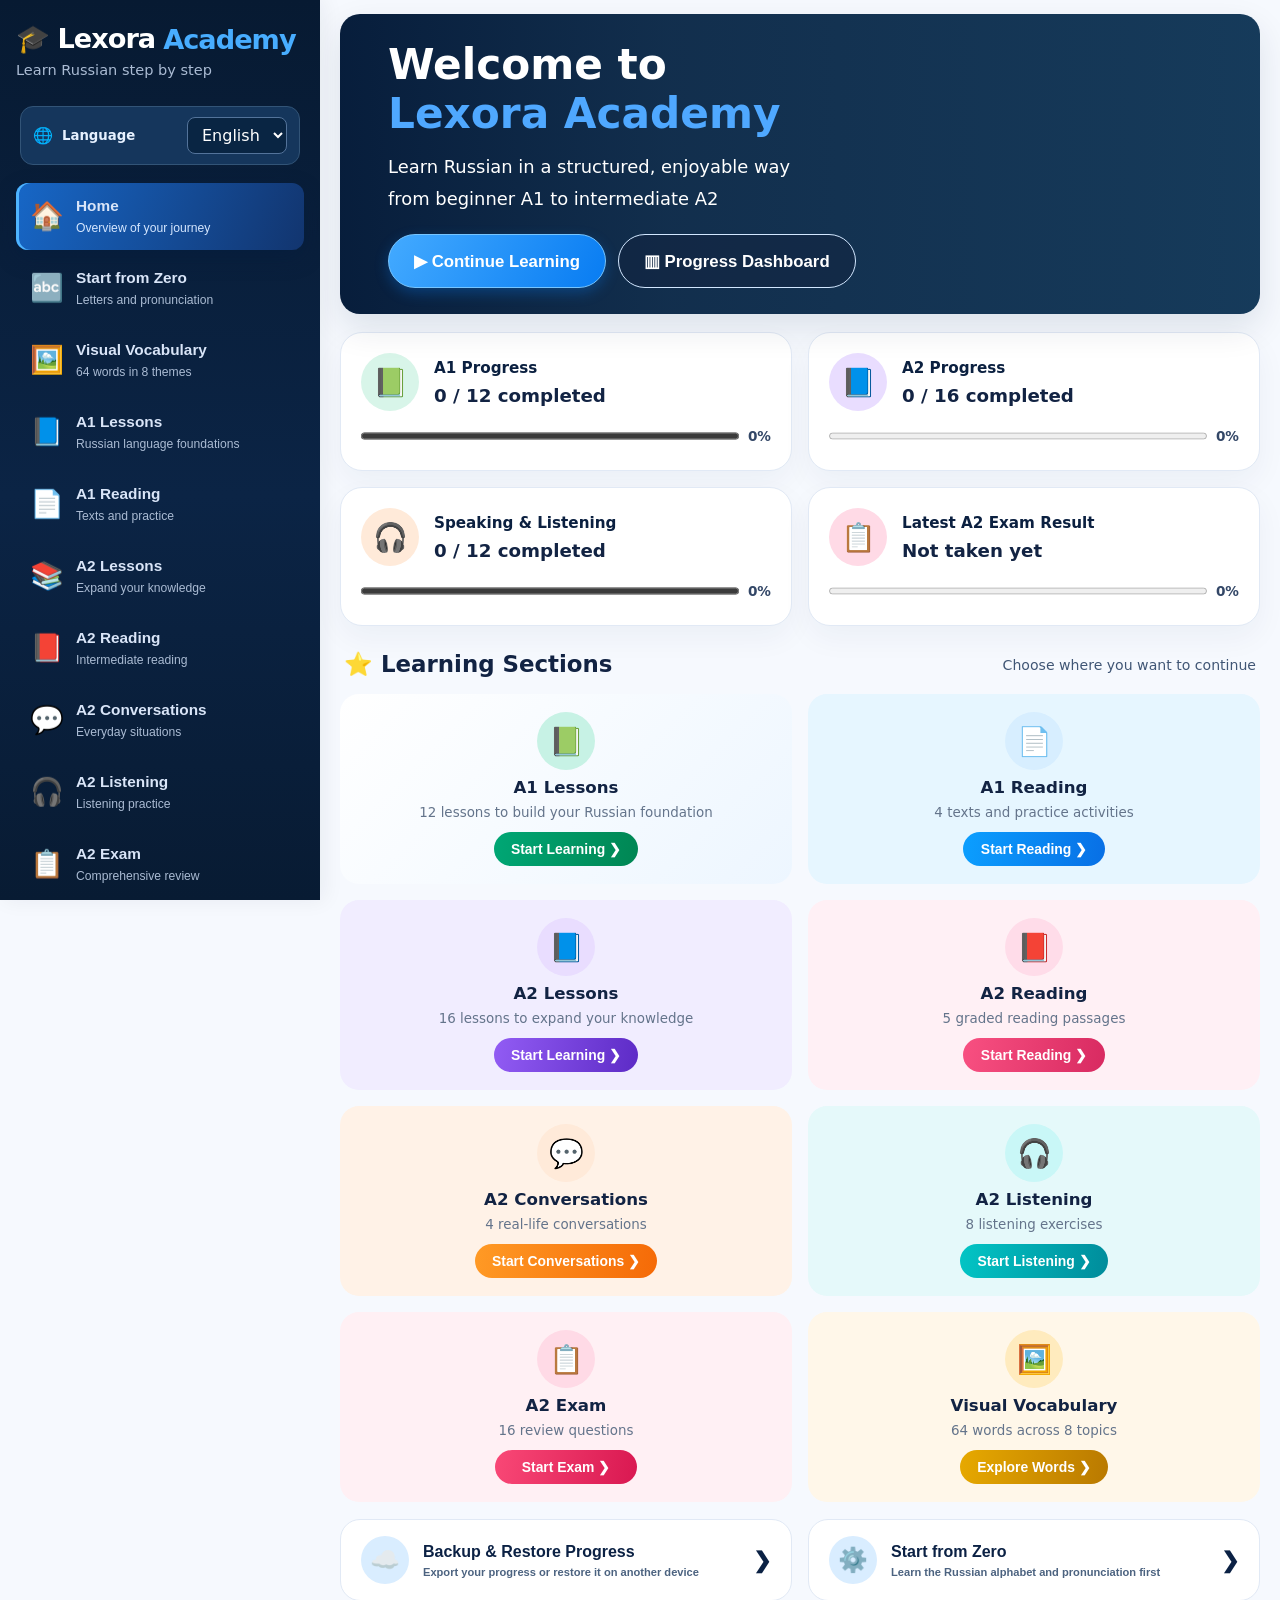
==== commit 2c477f44: "Enable Russian MP3 controls across the site and refresh bidirectional layout" ====
--- a/index.html
+++ b/index.html
@@ -1,7 +1,7 @@
 <!doctype html>
-<html lang="ar" dir="rtl"><head><meta charset="utf-8"><meta name="viewport" content="width=device-width,initial-scale=1"><meta name="theme-color" content="#081c37"><title>Lexora Academy | Russian A1 & A2</title><link rel="stylesheet" href="styles/academy.css?v=8"></head>
+<html lang="ar" dir="rtl"><head><meta charset="utf-8"><meta name="viewport" content="width=device-width,initial-scale=1"><meta name="theme-color" content="#081c37"><title>Lexora Academy | Russian A1 & A2</title><link rel="stylesheet" href="styles/academy.css?v=9"></head>
 <body><header><h1>LEXORA <span style="color:white">ACADEMY</span></h1><small>الروسية • المستويان A1 وA2 • تعلم وتدرب واستمع</small></header><div class="layout"><aside><div class="brand">🎓 Lexora <span>Academy</span></div><p class="brand-caption">تعلم الروسية خطوة بخطوة</p><button id="homeTab" type="button"><span class="menu-ico">🏠</span> الرئيسية</button><button id="vocabTab" type="button">🖼️ Visual Vocabulary</button><button id="alphabetTab" type="button"><span class="menu-ico">🔤</span> البداية من الصفر</button><h2>دروس المستوى الحالي</h2><progress id="progress" value="0" max="12"></progress><p id="summary"></p><nav id="nav"></nav><hr><button id="dashboardTab" type="button"><span class="menu-ico">📊</span> لوحة التقدم</button><button id="backupTab" type="button">💾 نسخ واستعادة التقدم</button><button id="readingTab" type="button">📖 مختبر القراءة A1</button><button id="lessonsTab" type="button">📚 دروس A1</button><button id="a2Tab" type="button">🚀 دروس A2</button><button id="a2ReadingTab" type="button">📖 قراءة A2</button><button id="a2DialoguesTab" type="button">💬 محادثات A2</button><button id="a2ExamTab" type="button">📝 اختبار A2</button><button id="a2ListeningTab" type="button">🎧 استماع A2</button></aside><main id="lesson"></main></div>
-<script src="neural-audio.js"></script><script src="alphabet-neural-audio.js" onerror="window.LEXORA_ALPHABET_AUDIO={}"></script><script src="a2-neural-audio.js"></script><script src="curriculum/a1-notes.js"></script><script src="curriculum/a1-english.js"></script><script src="curriculum/a1-alphabet.js"></script><script src="curriculum/visual-vocabulary.js"></script><script src="curriculum/a1-reading.js"></script><script src="curriculum/a2-lessons.js"></script><script src="curriculum/a2-reading.js"></script><script src="curriculum/a2-dialogues.js"></script><script src="curriculum/a2-exam.js"></script><script src="curriculum/a2-listening.js"></script><script>
+<script src="neural-audio.js"></script><script>window.LEXORA_ALPHABET_AUDIO = {};</script><script src="a2-neural-audio.js"></script><script src="curriculum/a1-notes.js"></script><script src="curriculum/a1-english.js"></script><script src="curriculum/a1-alphabet.js"></script><script src="curriculum/visual-vocabulary.js"></script><script src="curriculum/a1-reading.js"></script><script src="curriculum/a2-lessons.js"></script><script src="curriculum/a2-reading.js"></script><script src="curriculum/a2-dialogues.js"></script><script src="curriculum/a2-exam.js"></script><script src="curriculum/a2-listening.js"></script><script src="curriculum/english-content.js"></script><script>
 const lessons=[
 ["التحية والتعارف","Привет!","مرحبًا!","Здравствуйте!","أهلًا (رسميًا)","اختر التحية الرسمية","Здравствуйте!","Привет!"],
 ["الأسماء والتقديم","Меня зовут Анна.","اسمي آنا","Как вас зовут?","ما اسم حضرتك؟","كيف تقول: اسمي آنا؟","Меня зовут Анна.","До свидания."],
@@ -19,6 +19,7 @@
 if(localStorage.getItem("lexoraLanguage")!=="ar" && window.LEXORA_A1_EN){
  lessons.forEach((lesson,i)=>{const en=window.LEXORA_A1_EN[i];if(!en)return;lesson[0]=en[0];lesson[2]=en[1];lesson[4]=en[2];lesson[5]=en[3];window.LEXORA_NOTES[i].explanation=en[4];window.LEXORA_NOTES[i].writingPrompt=en[5]});
 }
+window.LEXORA_APPLY_ENGLISH?.();
 const nav=document.querySelector("#nav"),main=document.querySelector("#lesson");let readingDone;try{readingDone=new Set(JSON.parse(localStorage.getItem("lexoraA1reading")||"[]"))}catch{readingDone=new Set()};let current=0,done;try{done=new Set(JSON.parse(localStorage.getItem("lexoraA1done")||"[]"))}catch{done=new Set()}
 function draw(){nav.innerHTML="";lessons.forEach((l,i)=>{let b=document.createElement("button");b.textContent=(done.has(i)?"✓ ":"")+(i+1)+". "+l[0];b.className=i===current?"active":"";b.onclick=()=>{current=i;draw()};nav.append(b)});document.querySelector("#progress").value=done.size;document.querySelector("#summary").textContent=done.size+(localStorage.getItem("lexoraLanguage")==="ar"?" من 12 درسًا مكتملًا":" of 12 lessons completed");let l=lessons[current];main.innerHTML="<p class=meta>Russian / A1 / Lesson "+(current+1)+"</p><h2>"+l[0]+"</h2><p>"+(localStorage.getItem("lexoraLanguage")==="ar"?"اقرأ الأمثلة، افهم الترجمة، ثم حل سؤال المراجعة.":"Read the examples, understand the translation, then answer the review question.")+"</p><section class=example><p class=ru>"+l[1]+"</p><p>"+l[2]+"</p><button id=play1 type=button>"+(localStorage.getItem("lexoraLanguage")==="ar"?"▶ استمع":"▶ Listen")+"</button></section><section class=example><p class=ru>"+l[3]+"</p><p>"+l[4]+"</p><button id=play2 type=button>"+(localStorage.getItem("lexoraLanguage")==="ar"?"▶ استمع":"▶ Listen")+"</button></section><h3>"+(localStorage.getItem("lexoraLanguage")==="ar"?"شرح الدرس":"Lesson explanation")+"</h3><p>"+window.LEXORA_NOTES[current].explanation+"</p><h3>"+l[5]+"</h3><div id=answers></div><p id=feedback aria-live=polite></p><h3>"+(localStorage.getItem("lexoraLanguage")==="ar"?"تدريب الكتابة":"Writing practice")+"</h3><p>"+window.LEXORA_NOTES[current].writingPrompt+"</p><input id=writing dir=ltr autocomplete=off placeholder='"+(localStorage.getItem("lexoraLanguage")==="ar"?"اكتب بالروسية هنا":"Type in Russian here")+"'><button id=checkWriting type=button style='margin-top:8px'>"+(localStorage.getItem("lexoraLanguage")==="ar"?"تصحيح الكتابة":"Check writing")+"</button><p id=writingFeedback aria-live=polite></p><p class=meta>"+(localStorage.getItem("lexoraLanguage")==="ar"?"التسجيلات الطبيعية تعمل بعد توليد ورفع MP3. لا نستخدم صوت المتصفح الروبوتي.":"Natural recordings are provided as MP3. Browser-generated robotic voices are not used.")+"</p>";const play=(phrase)=>{const url=window.LEXORA_AUDIO?.[phrase];if(!url){main.querySelector("#feedback").textContent=(localStorage.getItem("lexoraLanguage")==="ar"?"التسجيل الطبيعي غير مرفوع بعد لهذه الجملة.":"Natural recording is not available for this sentence yet.");return;}new Audio(url).play().catch(()=>{main.querySelector("#feedback").textContent=(localStorage.getItem("lexoraLanguage")==="ar"?"تعذّر تشغيل الملف الصوتي.":"Could not play the audio file.");});};main.querySelector("#play1").onclick=()=>play(l[1]);main.querySelector("#play2").onclick=()=>play(l[3]);main.querySelector("#checkWriting").onclick=()=>{const normalize=t=>t.trim().toLocaleLowerCase("ru").replace(/[.!?؟]/g,"").replace(/ё/g,"е").replace(/\s+/g," ");const typed=normalize(main.querySelector("#writing").value),expected=normalize(window.LEXORA_NOTES[current].writingAnswer);const ok=typed===expected;const el=main.querySelector("#writingFeedback");el.textContent=ok?(localStorage.getItem("lexoraLanguage")==="ar"?"✓ ممتاز! الإجابة صحيحة.":"✓ Excellent! Correct answer."):(localStorage.getItem("lexoraLanguage")==="ar"?"الإجابة النموذجية: ":"Correct answer: ")+window.LEXORA_NOTES[current].writingAnswer;el.className=ok?"ok":"bad";};const ans=main.querySelector("#answers"),correct=l[6],wrong=l[7];[correct,wrong].sort(()=>Math.random()-.5).forEach(v=>{let b=document.createElement("button");b.textContent=v;b.style.margin="5px";b.onclick=()=>{let good=v===correct;main.querySelector("#feedback").textContent=good?(localStorage.getItem("lexoraLanguage")==="ar"?"✓ إجابة صحيحة. تم حفظ الإنجاز.":"✓ Correct! Progress saved."):(localStorage.getItem("lexoraLanguage")==="ar"?"✗ جرّب تاني. راجع الأمثلة فوق.":"✗ Try again. Review the examples above.");main.querySelector("#feedback").className=good?"ok":"bad";if(good){done.add(current);localStorage.setItem("lexoraA1done",JSON.stringify([...done]));document.querySelector("#progress").value=done.size;document.querySelector("#summary").textContent=done.size+" من 12 درسًا مكتملًا"}};ans.append(b)})}draw();
 document.querySelector("#lessonsTab").onclick=()=>draw();
@@ -41,4 +42,4 @@
 function showA2Dialogues(){nav.innerHTML="";main.innerHTML="<h2>💬 محادثات روسية — A2</h2><p>اقرأ الحوار ثم اختبر فهمك. الترجمات العربية قابلة للإظهار.</p><div id=a2Dialogues></div>";let saved;try{saved=new Set(JSON.parse(localStorage.getItem("lexoraA2dialogues")||"[]"))}catch{saved=new Set()};const holder=main.querySelector("#a2Dialogues");window.LEXORA_A2_DIALOGUES.forEach((d,i)=>{const section=document.createElement("section");section.className="example";const h=document.createElement("h3");h.textContent=(saved.has(i)?"✓ ":"")+(i+1)+". "+d.title;const context=document.createElement("p");context.textContent=d.context;section.append(h,context);d.turns.forEach(turn=>{const ru=document.createElement("p");ru.className="ru";ru.textContent=turn[0];const details=document.createElement("details");const summary=document.createElement("summary");summary.textContent="الترجمة العربية";const ar=document.createElement("p");ar.textContent=turn[1];details.append(summary,ar);section.append(ru,details);const listen=document.createElement("button");listen.textContent=""+(localStorage.getItem("lexoraLanguage")==="ar"?"▶ استمع":"▶ Listen")+"";listen.onclick=()=>playA2Audio(turn[0],listen);section.append(listen)});const q=document.createElement("p");q.textContent=d.question;section.append(q);const feedback=document.createElement("p");feedback.setAttribute("aria-live","polite");d.choices.forEach((choice,j)=>{const b=document.createElement("button");b.textContent=choice;b.style.margin="5px";b.onclick=()=>{const ok=j===d.correct;feedback.textContent=ok?"✓ إجابة صحيحة":"✗ حاول مرة أخرى";feedback.className=ok?"ok":"bad";if(ok){saved.add(i);localStorage.setItem("lexoraA2dialogues",JSON.stringify([...saved]));h.textContent="✓ "+(i+1)+". "+d.title}};section.append(b)});section.append(feedback);holder.append(section)})}
 function showA2Reading(){nav.innerHTML="";main.innerHTML="<h2>📖 مختبر القراءة الروسية — A2</h2><p>اقرأ النص ثم أجب عن سؤال الفهم. تقدمك محفوظ على هذا الجهاز.</p><div id=a2Passages></div>";let saved;try{saved=new Set(JSON.parse(localStorage.getItem("lexoraA2reading")||"[]"))}catch{saved=new Set()};const holder=main.querySelector("#a2Passages");window.LEXORA_A2_READING.forEach((p,i)=>{const section=document.createElement("section");section.className="example";const h=document.createElement("h3");h.textContent=(saved.has(i)?"✓ ":"")+(i+1)+". "+p.title;const ru=document.createElement("p");ru.className="ru";ru.textContent=p.text;const details=document.createElement("details");const summary=document.createElement("summary");summary.textContent="إظهار الترجمة العربية";const translation=document.createElement("p");translation.textContent=p.translation;details.append(summary,translation);const q=document.createElement("p");q.textContent=p.question;const feedback=document.createElement("p");feedback.setAttribute("aria-live","polite");section.append(h,ru,details,q);p.choices.forEach((choice,j)=>{const b=document.createElement("button");b.textContent=choice;b.style.margin="5px";b.onclick=()=>{const ok=j===p.correct;feedback.textContent=ok?"✓ فهم ممتاز!":"✗ حاول مرة أخرى.";feedback.className=ok?"ok":"bad";if(ok){saved.add(i);localStorage.setItem("lexoraA2reading",JSON.stringify([...saved]));h.textContent="✓ "+(i+1)+". "+p.title}};section.append(b)});section.append(feedback);holder.append(section)})}
 function showReading(){nav.querySelectorAll("button").forEach(b=>b.classList.remove("active"));main.innerHTML="<h2>📖 مختبر القراءة الروسية — A1</h2><p>اقرأ النصوص القصيرة، ثم اختبر فهمك. الإجابات تحفظ على هذا الجهاز.</p><div id=passages></div>";const holder=main.querySelector("#passages");window.LEXORA_READING.forEach((passage,i)=>{const section=document.createElement("section");section.className="example";const h=document.createElement("h3");h.textContent=(readingDone.has(i)?"✓ ":"")+(i+1)+". "+passage.title;section.append(h);const text=document.createElement("p");text.className="ru";text.textContent=passage.text;section.append(text);const translation=document.createElement("details");const summary=document.createElement("summary");summary.textContent="إظهار الترجمة العربية";translation.append(summary);const t=document.createElement("p");t.textContent=passage.translation;translation.append(t);section.append(translation);const question=document.createElement("p");question.textContent=passage.question;section.append(question);const feedback=document.createElement("p");feedback.setAttribute("aria-live","polite");passage.choices.forEach((choice,j)=>{const btn=document.createElement("button");btn.textContent=choice;btn.style.margin="5px";btn.onclick=()=>{const ok=j===passage.correct;feedback.textContent=ok?"✓ فهم ممتاز!":"✗ راجع النص وحاول تاني.";feedback.className=ok?"ok":"bad";if(ok){readingDone.add(i);localStorage.setItem("lexoraA1reading",JSON.stringify([...readingDone]));h.textContent="✓ "+(i+1)+". "+passage.title}};section.append(btn)});section.append(feedback);holder.append(section)})}
-</script><script src="scripts/academy-home.js"></script><script src="scripts/visual-vocabulary.js"></script></body></html>+</script><script src="scripts/academy-home.js"></script><script src="scripts/visual-vocabulary.js"></script><script src="scripts/english-ui.js"></script><script src="scripts/russian-audio.js"></script></body></html>
--- a/styles/academy.css
+++ b/styles/academy.css
@@ -118,3 +118,21 @@
 html[lang="ar"] .vocab-card{align-items:flex-end}
 @media(max-width:950px){.vocab-cards{grid-template-columns:repeat(2,minmax(0,1fr))}}
 @media(max-width:420px){.vocab-cards{grid-template-columns:1fr}}
+
+/* Directional layout: English is LTR, Arabic is RTL; Russian text remains LTR. */
+html[lang="en"]{direction:ltr}
+html[lang="ar"]{direction:rtl}
+html[lang="en"] .layout,html[lang="ar"] .layout{direction:ltr;grid-template-columns:320px minmax(0,1fr)}
+html[lang="ar"] .layout{direction:rtl}
+html[lang="en"] aside,html[lang="en"] main{direction:ltr;text-align:left}
+html[lang="ar"] aside,html[lang="ar"] main{direction:rtl;text-align:right}
+html[lang="en"] aside{grid-column:1;grid-row:1}
+html[lang="en"] main{grid-column:2;grid-row:1}
+html[lang="ar"] aside{grid-column:1;grid-row:1}
+html[lang="ar"] main{grid-column:2;grid-row:1}
+html[lang="en"] .ru,html[lang="ar"] .ru,[lang="ru"]{direction:ltr;text-align:left;unicode-bidi:isolate}
+html[lang="en"] .vocab-card{align-items:flex-start;text-align:left}
+html[lang="ar"] .vocab-card{align-items:flex-end;text-align:right}
+.alphabet-play{margin-top:10px;border:0;border-radius:10px;background:#e8f3ff;color:#0b5bac;padding:8px 12px;font-weight:700;cursor:pointer}
+.alphabet-play:disabled{opacity:.65;cursor:not-allowed}
+@media(max-width:800px){html[lang="en"] .layout,html[lang="ar"] .layout{display:block}html[lang="en"] aside,html[lang="ar"] aside,html[lang="en"] main,html[lang="ar"] main{grid-column:auto;grid-row:auto}}
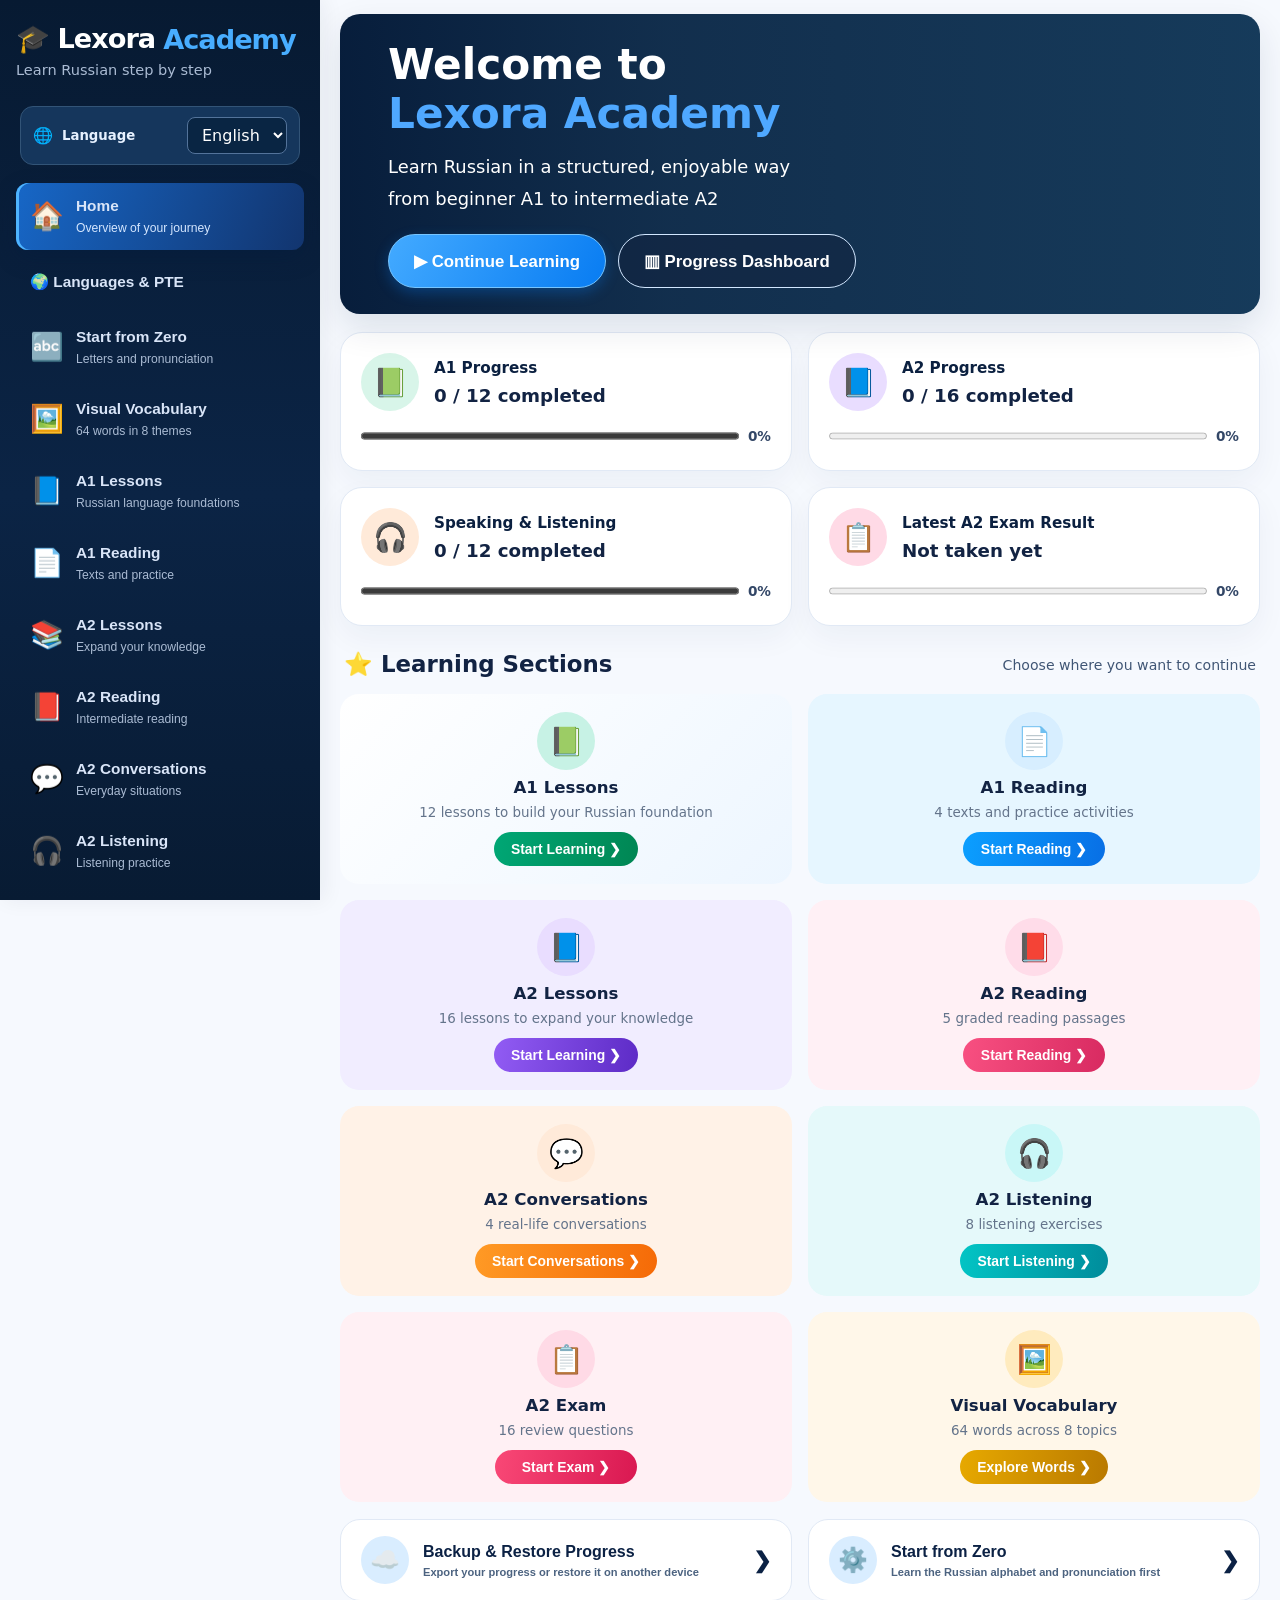
==== commit f6b13e8d: "Add multilingual starter studio and PTE foundation practice" ====
--- a/index.html
+++ b/index.html
@@ -1,7 +1,7 @@
 <!doctype html>
-<html lang="ar" dir="rtl"><head><meta charset="utf-8"><meta name="viewport" content="width=device-width,initial-scale=1"><meta name="theme-color" content="#081c37"><title>Lexora Academy | Russian A1 & A2</title><link rel="stylesheet" href="styles/academy.css?v=9"></head>
+<html lang="ar" dir="rtl"><head><meta charset="utf-8"><meta name="viewport" content="width=device-width,initial-scale=1"><meta name="theme-color" content="#081c37"><title>Lexora Academy | Russian A1 & A2</title><link rel="stylesheet" href="styles/academy.css?v=9"><link rel="stylesheet" href="styles/expansion.css"></head>
 <body><header><h1>LEXORA <span style="color:white">ACADEMY</span></h1><small>الروسية • المستويان A1 وA2 • تعلم وتدرب واستمع</small></header><div class="layout"><aside><div class="brand">🎓 Lexora <span>Academy</span></div><p class="brand-caption">تعلم الروسية خطوة بخطوة</p><button id="homeTab" type="button"><span class="menu-ico">🏠</span> الرئيسية</button><button id="vocabTab" type="button">🖼️ Visual Vocabulary</button><button id="alphabetTab" type="button"><span class="menu-ico">🔤</span> البداية من الصفر</button><h2>دروس المستوى الحالي</h2><progress id="progress" value="0" max="12"></progress><p id="summary"></p><nav id="nav"></nav><hr><button id="dashboardTab" type="button"><span class="menu-ico">📊</span> لوحة التقدم</button><button id="backupTab" type="button">💾 نسخ واستعادة التقدم</button><button id="readingTab" type="button">📖 مختبر القراءة A1</button><button id="lessonsTab" type="button">📚 دروس A1</button><button id="a2Tab" type="button">🚀 دروس A2</button><button id="a2ReadingTab" type="button">📖 قراءة A2</button><button id="a2DialoguesTab" type="button">💬 محادثات A2</button><button id="a2ExamTab" type="button">📝 اختبار A2</button><button id="a2ListeningTab" type="button">🎧 استماع A2</button></aside><main id="lesson"></main></div>
-<script src="neural-audio.js"></script><script>window.LEXORA_ALPHABET_AUDIO = {};</script><script src="a2-neural-audio.js"></script><script src="curriculum/a1-notes.js"></script><script src="curriculum/a1-english.js"></script><script src="curriculum/a1-alphabet.js"></script><script src="curriculum/visual-vocabulary.js"></script><script src="curriculum/a1-reading.js"></script><script src="curriculum/a2-lessons.js"></script><script src="curriculum/a2-reading.js"></script><script src="curriculum/a2-dialogues.js"></script><script src="curriculum/a2-exam.js"></script><script src="curriculum/a2-listening.js"></script><script src="curriculum/english-content.js"></script><script>
+<script src="neural-audio.js"></script><script>window.LEXORA_ALPHABET_AUDIO = {};</script><script src="a2-neural-audio.js"></script><script src="curriculum/a1-notes.js"></script><script src="curriculum/a1-english.js"></script><script src="curriculum/a1-alphabet.js"></script><script src="curriculum/visual-vocabulary.js"></script><script src="curriculum/russian-numbers.js"></script><script src="curriculum/a1-reading.js"></script><script src="curriculum/a2-lessons.js"></script><script src="curriculum/a2-reading.js"></script><script src="curriculum/a2-dialogues.js"></script><script src="curriculum/a2-exam.js"></script><script src="curriculum/a2-listening.js"></script><script src="curriculum/english-content.js"></script><script>
 const lessons=[
 ["التحية والتعارف","Привет!","مرحبًا!","Здравствуйте!","أهلًا (رسميًا)","اختر التحية الرسمية","Здравствуйте!","Привет!"],
 ["الأسماء والتقديم","Меня зовут Анна.","اسمي آنا","Как вас зовут?","ما اسم حضرتك؟","كيف تقول: اسمي آنا؟","Меня зовут Анна.","До свидания."],
@@ -42,4 +42,4 @@
 function showA2Dialogues(){nav.innerHTML="";main.innerHTML="<h2>💬 محادثات روسية — A2</h2><p>اقرأ الحوار ثم اختبر فهمك. الترجمات العربية قابلة للإظهار.</p><div id=a2Dialogues></div>";let saved;try{saved=new Set(JSON.parse(localStorage.getItem("lexoraA2dialogues")||"[]"))}catch{saved=new Set()};const holder=main.querySelector("#a2Dialogues");window.LEXORA_A2_DIALOGUES.forEach((d,i)=>{const section=document.createElement("section");section.className="example";const h=document.createElement("h3");h.textContent=(saved.has(i)?"✓ ":"")+(i+1)+". "+d.title;const context=document.createElement("p");context.textContent=d.context;section.append(h,context);d.turns.forEach(turn=>{const ru=document.createElement("p");ru.className="ru";ru.textContent=turn[0];const details=document.createElement("details");const summary=document.createElement("summary");summary.textContent="الترجمة العربية";const ar=document.createElement("p");ar.textContent=turn[1];details.append(summary,ar);section.append(ru,details);const listen=document.createElement("button");listen.textContent=""+(localStorage.getItem("lexoraLanguage")==="ar"?"▶ استمع":"▶ Listen")+"";listen.onclick=()=>playA2Audio(turn[0],listen);section.append(listen)});const q=document.createElement("p");q.textContent=d.question;section.append(q);const feedback=document.createElement("p");feedback.setAttribute("aria-live","polite");d.choices.forEach((choice,j)=>{const b=document.createElement("button");b.textContent=choice;b.style.margin="5px";b.onclick=()=>{const ok=j===d.correct;feedback.textContent=ok?"✓ إجابة صحيحة":"✗ حاول مرة أخرى";feedback.className=ok?"ok":"bad";if(ok){saved.add(i);localStorage.setItem("lexoraA2dialogues",JSON.stringify([...saved]));h.textContent="✓ "+(i+1)+". "+d.title}};section.append(b)});section.append(feedback);holder.append(section)})}
 function showA2Reading(){nav.innerHTML="";main.innerHTML="<h2>📖 مختبر القراءة الروسية — A2</h2><p>اقرأ النص ثم أجب عن سؤال الفهم. تقدمك محفوظ على هذا الجهاز.</p><div id=a2Passages></div>";let saved;try{saved=new Set(JSON.parse(localStorage.getItem("lexoraA2reading")||"[]"))}catch{saved=new Set()};const holder=main.querySelector("#a2Passages");window.LEXORA_A2_READING.forEach((p,i)=>{const section=document.createElement("section");section.className="example";const h=document.createElement("h3");h.textContent=(saved.has(i)?"✓ ":"")+(i+1)+". "+p.title;const ru=document.createElement("p");ru.className="ru";ru.textContent=p.text;const details=document.createElement("details");const summary=document.createElement("summary");summary.textContent="إظهار الترجمة العربية";const translation=document.createElement("p");translation.textContent=p.translation;details.append(summary,translation);const q=document.createElement("p");q.textContent=p.question;const feedback=document.createElement("p");feedback.setAttribute("aria-live","polite");section.append(h,ru,details,q);p.choices.forEach((choice,j)=>{const b=document.createElement("button");b.textContent=choice;b.style.margin="5px";b.onclick=()=>{const ok=j===p.correct;feedback.textContent=ok?"✓ فهم ممتاز!":"✗ حاول مرة أخرى.";feedback.className=ok?"ok":"bad";if(ok){saved.add(i);localStorage.setItem("lexoraA2reading",JSON.stringify([...saved]));h.textContent="✓ "+(i+1)+". "+p.title}};section.append(b)});section.append(feedback);holder.append(section)})}
 function showReading(){nav.querySelectorAll("button").forEach(b=>b.classList.remove("active"));main.innerHTML="<h2>📖 مختبر القراءة الروسية — A1</h2><p>اقرأ النصوص القصيرة، ثم اختبر فهمك. الإجابات تحفظ على هذا الجهاز.</p><div id=passages></div>";const holder=main.querySelector("#passages");window.LEXORA_READING.forEach((passage,i)=>{const section=document.createElement("section");section.className="example";const h=document.createElement("h3");h.textContent=(readingDone.has(i)?"✓ ":"")+(i+1)+". "+passage.title;section.append(h);const text=document.createElement("p");text.className="ru";text.textContent=passage.text;section.append(text);const translation=document.createElement("details");const summary=document.createElement("summary");summary.textContent="إظهار الترجمة العربية";translation.append(summary);const t=document.createElement("p");t.textContent=passage.translation;translation.append(t);section.append(translation);const question=document.createElement("p");question.textContent=passage.question;section.append(question);const feedback=document.createElement("p");feedback.setAttribute("aria-live","polite");passage.choices.forEach((choice,j)=>{const btn=document.createElement("button");btn.textContent=choice;btn.style.margin="5px";btn.onclick=()=>{const ok=j===passage.correct;feedback.textContent=ok?"✓ فهم ممتاز!":"✗ راجع النص وحاول تاني.";feedback.className=ok?"ok":"bad";if(ok){readingDone.add(i);localStorage.setItem("lexoraA1reading",JSON.stringify([...readingDone]));h.textContent="✓ "+(i+1)+". "+passage.title}};section.append(btn)});section.append(feedback);holder.append(section)})}
-</script><script src="scripts/academy-home.js"></script><script src="scripts/visual-vocabulary.js"></script><script src="scripts/english-ui.js"></script><script src="scripts/russian-audio.js"></script></body></html>+</script><script src="scripts/academy-home.js"></script><script src="scripts/visual-vocabulary.js"></script><script src="scripts/english-ui.js"></script><script src="scripts/russian-audio.js"></script><script src="scripts/academy-expansion.js"></script></body></html>
--- a/styles/academy.css
+++ b/styles/academy.css
@@ -136,3 +136,5 @@
 .alphabet-play{margin-top:10px;border:0;border-radius:10px;background:#e8f3ff;color:#0b5bac;padding:8px 12px;font-weight:700;cursor:pointer}
 .alphabet-play:disabled{opacity:.65;cursor:not-allowed}
 @media(max-width:800px){html[lang="en"] .layout,html[lang="ar"] .layout{display:block}html[lang="en"] aside,html[lang="ar"] aside,html[lang="en"] main,html[lang="ar"] main{grid-column:auto;grid-row:auto}}
+
+.russian-audio-btn{display:inline-flex;align-items:center;margin:6px 8px;border:0;border-radius:10px;background:#e8f3ff;color:#1255a1;padding:7px 11px;font:inherit;font-size:.82rem;cursor:pointer}.russian-audio-btn:disabled{opacity:.55;cursor:not-allowed}
--- a/styles/expansion.css
+++ b/styles/expansion.css
@@ -0,0 +1 @@
+.expansion-grid{display:grid;grid-template-columns:repeat(2,minmax(0,1fr));gap:18px;margin-top:24px}.expansion-card{border:1px solid #cbd5e1;border-radius:18px;padding:24px;background:linear-gradient(135deg,#fff,#f0f9ff);color:#10233e}.expansion-card h3{color:#133c6f}.expansion-card button{margin:6px 8px 6px 0;min-height:44px}.expansion-card textarea{display:block;width:100%;box-sizing:border-box;margin:12px 0;padding:14px;border:1px solid #64748b;border-radius:12px;font:inherit;resize:vertical}.expansion-card label{display:block;font-weight:600}.expansion-card progress{width:100%;accent-color:#2563eb}.expansion-card details{margin:18px 0}.expansion-card p{line-height:1.8}button:focus-visible,textarea:focus-visible,summary:focus-visible{outline:3px solid #f59e0b;outline-offset:3px}@media(max-width:700px){.expansion-grid{grid-template-columns:1fr}.expansion-card{padding:18px}}
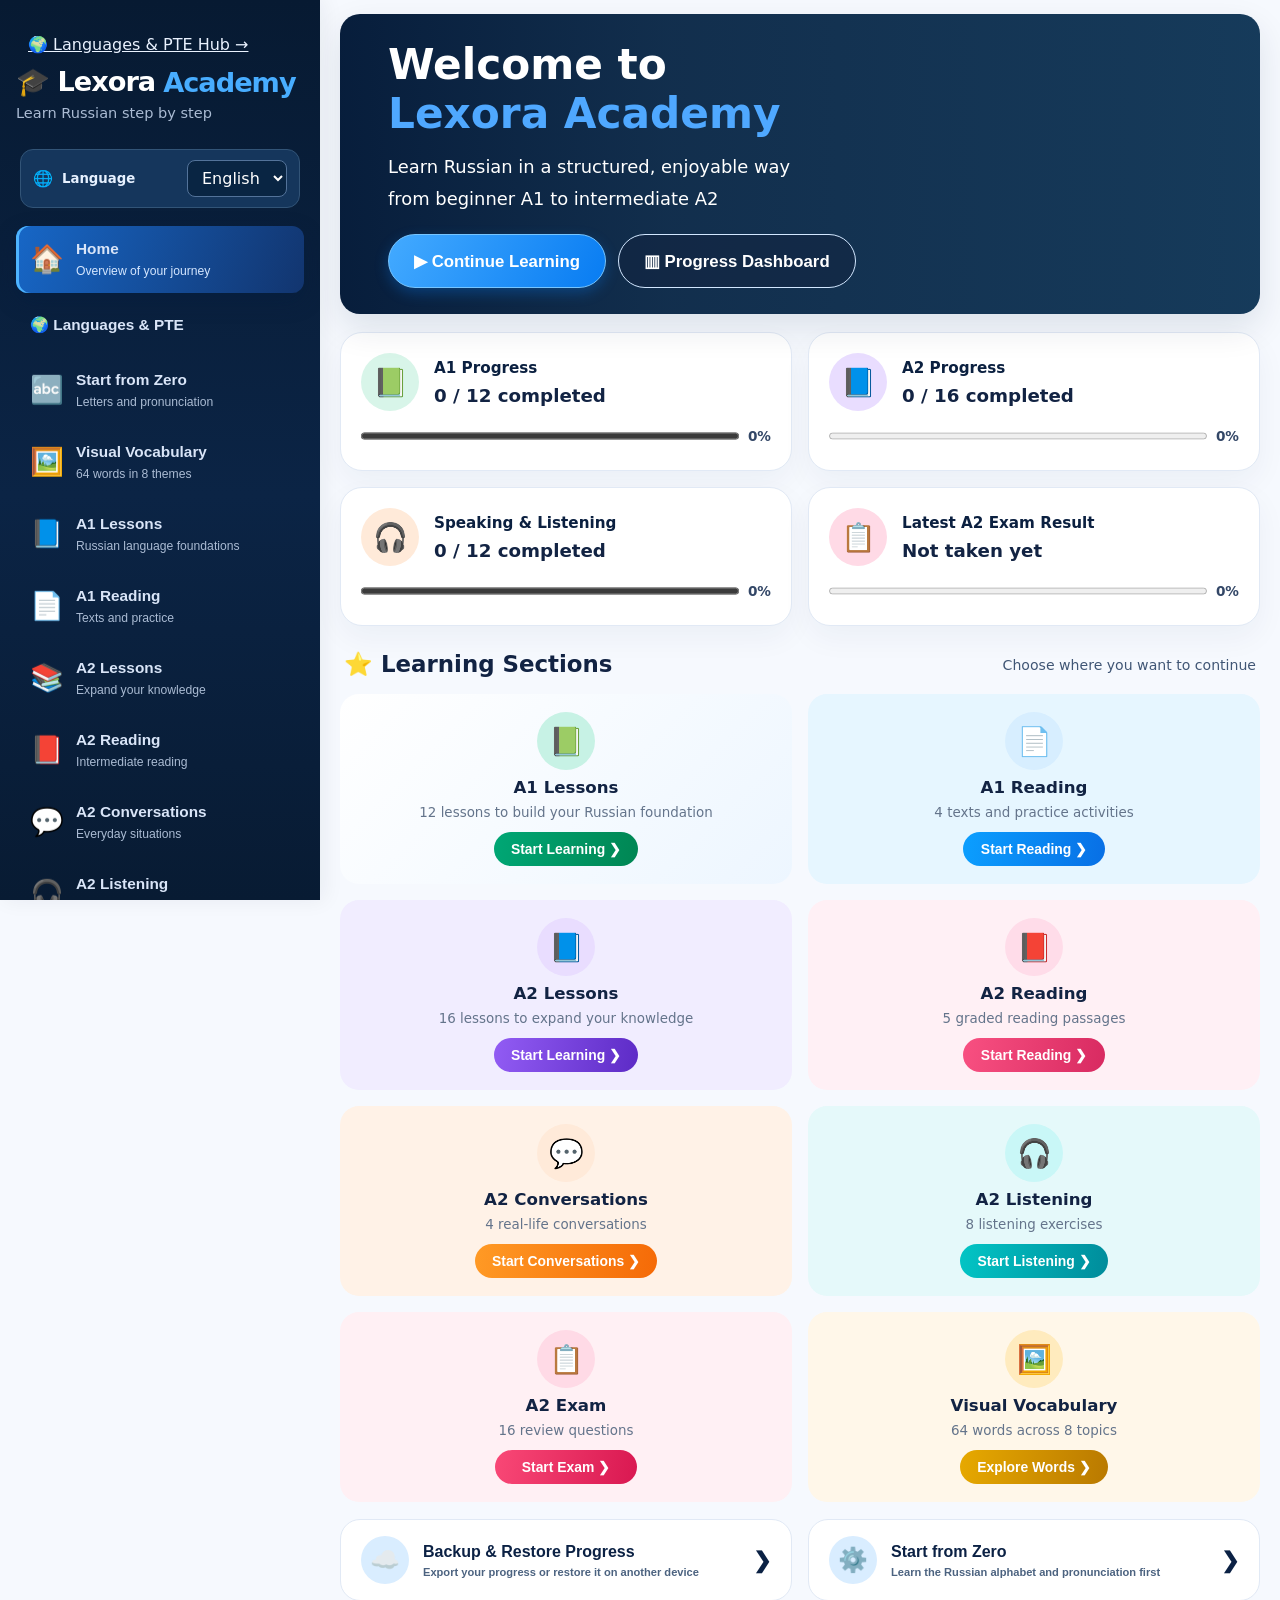
==== commit c1ea8044: "Add learning hub and PTE practice; fix Numbers Lab rendering and completion" ====
--- a/index.html
+++ b/index.html
@@ -1,6 +1,6 @@
 <!doctype html>
 <html lang="ar" dir="rtl"><head><meta charset="utf-8"><meta name="viewport" content="width=device-width,initial-scale=1"><meta name="theme-color" content="#081c37"><title>Lexora Academy | Russian A1 & A2</title><link rel="stylesheet" href="styles/academy.css?v=9"><link rel="stylesheet" href="styles/expansion.css"></head>
-<body><header><h1>LEXORA <span style="color:white">ACADEMY</span></h1><small>الروسية • المستويان A1 وA2 • تعلم وتدرب واستمع</small></header><div class="layout"><aside><div class="brand">🎓 Lexora <span>Academy</span></div><p class="brand-caption">تعلم الروسية خطوة بخطوة</p><button id="homeTab" type="button"><span class="menu-ico">🏠</span> الرئيسية</button><button id="vocabTab" type="button">🖼️ Visual Vocabulary</button><button id="alphabetTab" type="button"><span class="menu-ico">🔤</span> البداية من الصفر</button><h2>دروس المستوى الحالي</h2><progress id="progress" value="0" max="12"></progress><p id="summary"></p><nav id="nav"></nav><hr><button id="dashboardTab" type="button"><span class="menu-ico">📊</span> لوحة التقدم</button><button id="backupTab" type="button">💾 نسخ واستعادة التقدم</button><button id="readingTab" type="button">📖 مختبر القراءة A1</button><button id="lessonsTab" type="button">📚 دروس A1</button><button id="a2Tab" type="button">🚀 دروس A2</button><button id="a2ReadingTab" type="button">📖 قراءة A2</button><button id="a2DialoguesTab" type="button">💬 محادثات A2</button><button id="a2ExamTab" type="button">📝 اختبار A2</button><button id="a2ListeningTab" type="button">🎧 استماع A2</button></aside><main id="lesson"></main></div>
+<body><header><h1>LEXORA <span style="color:white">ACADEMY</span></h1><small>الروسية • المستويان A1 وA2 • تعلم وتدرب واستمع</small></header><div class="layout"><aside><a href="academy.html" style="display:block;padding:12px;color:inherit">🌍 Languages &amp; PTE Hub →</a><div class="brand">🎓 Lexora <span>Academy</span></div><p class="brand-caption">تعلم الروسية خطوة بخطوة</p><button id="homeTab" type="button"><span class="menu-ico">🏠</span> الرئيسية</button><button id="vocabTab" type="button">🖼️ Visual Vocabulary</button><button id="alphabetTab" type="button"><span class="menu-ico">🔤</span> البداية من الصفر</button><h2>دروس المستوى الحالي</h2><progress id="progress" value="0" max="12"></progress><p id="summary"></p><nav id="nav"></nav><hr><button id="dashboardTab" type="button"><span class="menu-ico">📊</span> لوحة التقدم</button><button id="backupTab" type="button">💾 نسخ واستعادة التقدم</button><button id="readingTab" type="button">📖 مختبر القراءة A1</button><button id="lessonsTab" type="button">📚 دروس A1</button><button id="a2Tab" type="button">🚀 دروس A2</button><button id="a2ReadingTab" type="button">📖 قراءة A2</button><button id="a2DialoguesTab" type="button">💬 محادثات A2</button><button id="a2ExamTab" type="button">📝 اختبار A2</button><button id="a2ListeningTab" type="button">🎧 استماع A2</button></aside><main id="lesson"></main></div>
 <script src="neural-audio.js"></script><script>window.LEXORA_ALPHABET_AUDIO = {};</script><script src="a2-neural-audio.js"></script><script src="curriculum/a1-notes.js"></script><script src="curriculum/a1-english.js"></script><script src="curriculum/a1-alphabet.js"></script><script src="curriculum/visual-vocabulary.js"></script><script src="curriculum/russian-numbers.js"></script><script src="curriculum/a1-reading.js"></script><script src="curriculum/a2-lessons.js"></script><script src="curriculum/a2-reading.js"></script><script src="curriculum/a2-dialogues.js"></script><script src="curriculum/a2-exam.js"></script><script src="curriculum/a2-listening.js"></script><script src="curriculum/english-content.js"></script><script>
 const lessons=[
 ["التحية والتعارف","Привет!","مرحبًا!","Здравствуйте!","أهلًا (رسميًا)","اختر التحية الرسمية","Здравствуйте!","Привет!"],
